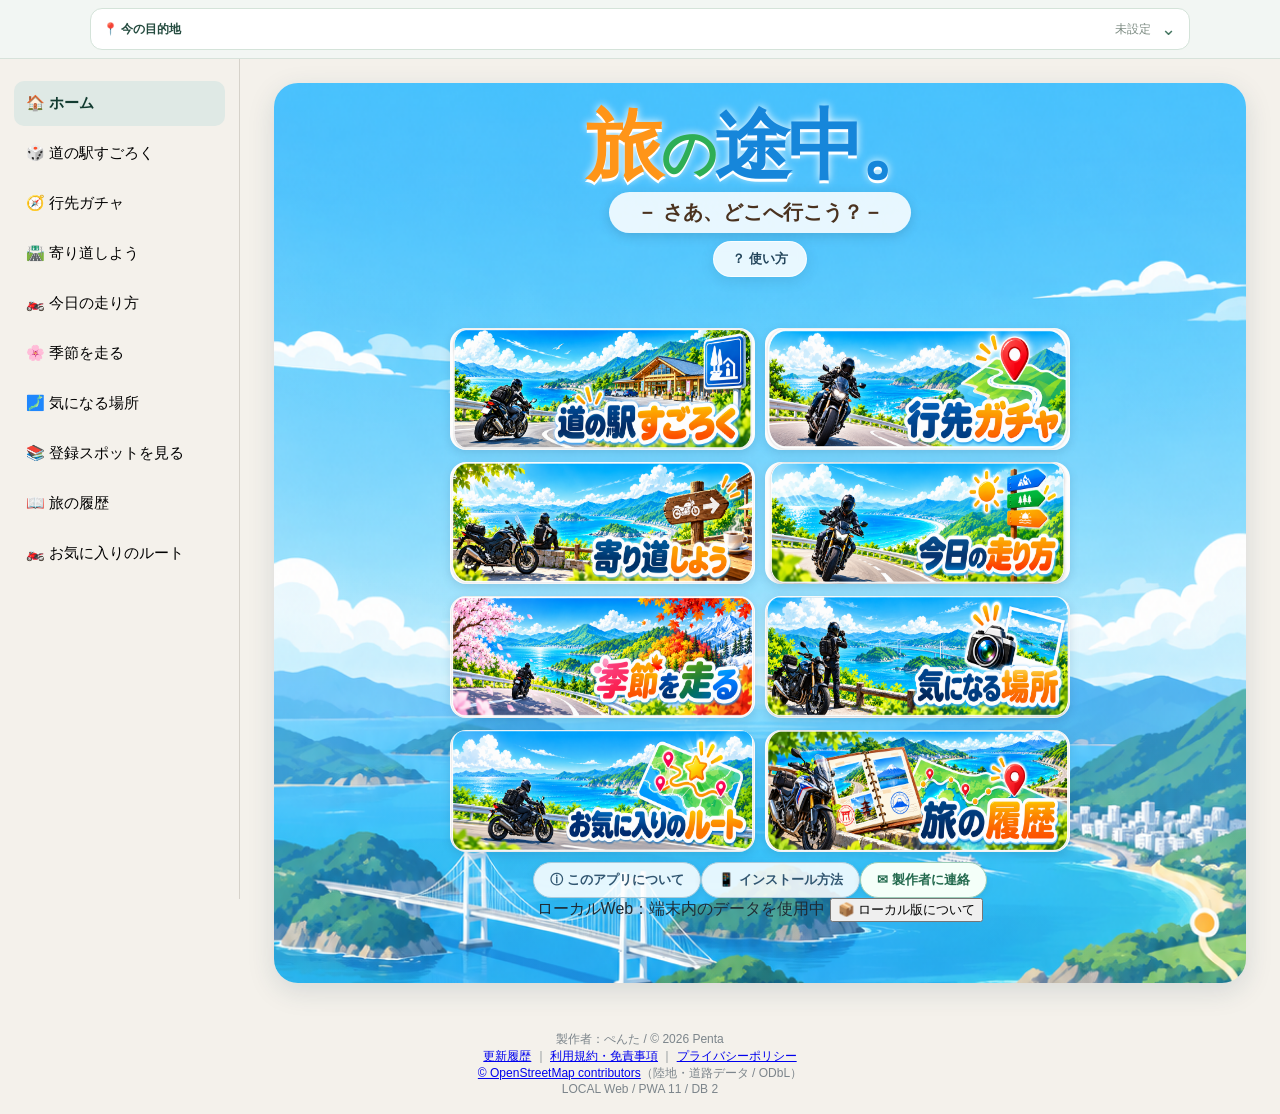
==== index.html @ 43577b6d "Ver11: simplify travel cards to portrait PNG only" ====
<!doctype html>
<html lang="ja" data-app-build="11">
<head>
<meta charset="utf-8">
<meta name="viewport" content="width=device-width,initial-scale=1,viewport-fit=cover,user-scalable=no">
<title>道の途中。｜ツーリングと寄り道</title>
<meta name="theme-color" content="#f7fbff">
<meta name="apple-mobile-web-app-capable" content="yes">
<meta name="apple-mobile-web-app-status-bar-style" content="default">
<meta name="apple-mobile-web-app-title" content="道の途中。">
<link rel="manifest" href="manifest.webmanifest?v=1">
<link rel="apple-touch-icon" href="icons/icon-192.png?v=1">
<link rel="stylesheet" href="style.css?v=11">
<script src="data/app_data.js"></script>
<script src="data/road_summaries_chugoku.js?v=1"></script>
<script src="data/road_summaries_shikoku.js?v=1"></script>
<script src="data/road_summaries_kyushu_okinawa.js?v=1"></script>
<script src="data/road_summaries_kinki.js?v=1"></script>
<script src="data/road_summaries_chubu.js?v=1"></script>
<script src="data/road_summaries_kanto.js?v=1"></script>
<script src="data/road_summaries_tohoku.js?v=1"></script>
<script src="data/road_summaries_hokkaido.js?v=1"></script>
<script src="data/road_summaries_final.js?v=1"></script>
<script src="data/spot_overrides.js?v=1"></script>
<script src="data/riders_cafes.js?v=1"></script>
<link rel="stylesheet" href="draw-reveal.css"></head>
<body class="pwa-starting">
<div id="pwaStartupGate" class="pwa-startup-gate" role="status" aria-live="polite">
  <div class="pwa-startup-card">
    <div class="pwa-startup-spinner" aria-hidden="true"></div>
    <b>道の途中。を起動中…</b>
    <span id="pwaStartupText">スポットデータを読み込み中</span>
  </div>
</div>
<header class="current-destination-header" aria-label="今の目的地">
 <details id="currentDestinationPanel" class="current-destination">
  <summary><span class="current-destination-heading"><b>📍 今の目的地</b><span id="currentDestinationMission"></span><span id="currentDestinationProgress"></span></span><strong id="currentDestinationName">未設定</strong><span id="currentDestinationAddress" class="current-destination-address" hidden></span></summary>
  <div id="currentDestinationDetails" class="current-destination-details"><p>すごろく・行先ガチャで決めた行先を表示します。</p></div>
 </details>
</header>
<div id="buildMismatch" hidden role="alert" style="padding:12px;background:#fff4dc;color:#60471f;text-align:center">
  <b>アプリの更新が必要です</b><div>画面と抽選処理のバージョンが一致していません。</div>
  <button type="button" class="soft" onclick="window.updateEverything ? window.updateEverything() : location.reload()">アプリを更新</button>
</div>
<div class="shell">
<nav class="side" id="sideNav">
  <button data-view="home" class="active">🏠 ホーム</button>
  <button data-view="sug">🎲 道の駅すごろく</button>
  <button data-view="dest">🧭 行先ガチャ</button>
  <button data-view="detour">🛣️ 寄り道しよう</button>
  <button data-view="ride">🏍️ 今日の走り方</button>
  <button data-view="season">🌸 季節を走る</button>
  <button data-view="interest">🗾 気になる場所</button>
  <button data-view="browse">📚 登録スポットを見る</button>
  <button data-view="trip">📖 旅の履歴</button>
  <button data-view="favorites">🏍️ お気に入りのルート</button>
</nav>
<main>
<section id="home" class="view active">
  <div class="home-stage">
    <div class="home-title" aria-label="旅の途中。"><span class="home-title-trip">旅</span><span class="home-title-no">の</span><span class="home-title-way">途中。</span></div>
    <div class="home-tagline">－ さあ、どこへ行こう？－</div>
    
    <button type="button" class="home-usage-button" onclick="openUsageGuide()">？ 使い方</button>
    <div class="home-spacer" aria-hidden="true"></div>
    <div class="home-image-grid">
      <button class="home-img-button home-sprite home-sprite-sug" type="button" onclick="showView('sug')" aria-label="道の駅すごろく"></button>
      <button class="home-img-button home-sprite home-sprite-dest" type="button" onclick="showView('dest')" aria-label="行き先ガチャ"></button>
      <button class="home-img-button home-sprite home-sprite-detour" type="button" onclick="showView('detour')" aria-label="寄り道しよう"></button>
      <button class="home-img-button home-sprite home-sprite-ride" type="button" onclick="showView('ride')" aria-label="今日の走り方"></button>
      <button class="home-img-button home-sprite home-sprite-season" type="button" onclick="showView('season')" aria-label="季節を走る"></button>
      <button class="home-img-button home-sprite home-sprite-interest" type="button" onclick="showView('interest')" aria-label="気になる場所"></button>
      <button class="home-img-button home-sprite home-sprite-saved" type="button" onclick="showView('favorites')" aria-label="お気に入りのルート"></button>
      <button class="home-img-button home-sprite home-sprite-history" type="button" onclick="showView('trip')" aria-label="旅の履歴"></button>
    </div>
    <div class="home-about-row"><button type="button" onclick="openAbout()">ⓘ このアプリについて</button><button type="button" id="installGuideButton" onclick="location.href='install.html'">📱 インストール方法</button><button type="button" class="contact-open-btn" onclick="openContact()">✉ 製作者に連絡</button></div>
    <div class="pwa-update-panel" id="pwaUpdatePanel">
      <span id="pwaDbStatus">ローカルデータを読み込み中…</span>
      <button type="button" id="pwaUpdateButton" onclick="updateEverything(true)">📦 ローカル版について</button>
    </div>
  </div>
</section>

<section id="sug" class="view"><div class="screen-card menu-sug">
  <div class="screen-title-card"><h2>🎲  道の駅すごろく</h2><button class="screen-close" onclick="showView('home')">×</button></div>
  <div class="screen-body"><div id="sugStart"></div>
    <div class="choice-section"><h3>🏍️ 排気量</h3><label><select id="sugVehicle"><option value="50">50cc</option><option value="125" selected>51～125cc</option><option value="126">126cc以上</option></select></label><div id="sugLandStatus" class="meta" aria-live="polite"></div></div><div class="choice-section"><h3>📏 指定走行距離（上限）</h3><select id="sugRadius" class="logic-control"><option selected>50</option><option>100</option><option>150</option><option>200</option><option>300</option><option>500</option></select><div class="choice-grid" data-target="sugRadius" data-values="50,100,150,200,300,500"></div><div class="free-number"><input id="sugRadiusFree" type="number" min="1" max="2000" placeholder="自由入力"><span>km</span></div></div>
    <div class="choice-section"><h3>🎯 道の駅数の上限（ゴール込み）</h3><select id="sugCount" class="logic-control"><option value="0" selected>ランダム</option><option>1</option><option>2</option><option>3</option><option>4</option><option>5</option><option>6</option></select><div class="choice-grid" data-target="sugCount" data-values="0,1,2,3,4,5,6" data-labels="ランダム,1,2,3,4,5,6"></div></div>
    <div class="choice-section"><h3>🎁 ミッション</h3><input type="checkbox" id="sugMission" checked class="logic-control"><div class="toggle-choice"><button data-mission="on" class="active">あり</button><button data-mission="off">なし</button></div></div>
    <button class="primary action-main" onclick="runSugoroku()">🎲 すごろく開始！</button>
    <div id="sugResult" class="result empty">条件を設定してください。</div>
  </div></div></section>

<section id="dest" class="view"><div class="screen-card menu-dest">
  <div class="screen-title-card"><h2>📍  行先ガチャ</h2><button class="screen-close" onclick="showView('home')">×</button></div>
  <div class="screen-body"><div id="destStart"></div><div class="choice-section"><h3>🏍️ 排気量</h3><label><select id="destVehicle"><option value="50">50cc</option><option value="125" selected>51～125cc</option><option value="126">126cc以上</option></select></label><div id="destLandStatus" class="meta" aria-live="polite"></div></div>
    <div class="choice-section"><h3>📏 目的地までの目安走行距離</h3><select id="destDist" class="logic-control"><option>10</option><option>20</option><option selected>30</option><option>50</option><option>80</option><option>100</option><option>150</option><option>200</option><option>300</option></select><div class="choice-grid" data-target="destDist" data-values="10,20,30,50,80,100,150,200,300"></div><div class="free-number"><input id="destDistFree" type="number" min="1" max="2000" placeholder="自由入力"><span>km</span></div></div>
    <div class="choice-section"><h3>↔ 距離の許容幅（±）</h3><select id="destTol" class="logic-control"><option>5</option><option selected>10</option><option>20</option><option>30</option></select><div class="choice-grid" data-target="destTol" data-values="5,10,20,30"></div><div class="free-number"><input id="destTolFree" type="number" min="1" max="500" placeholder="自由入力"><span>km</span></div></div>
    <div class="choice-section"><h3>✨ 雰囲気</h3><select id="destMood" class="logic-control"><option>なんでも</option><option>海</option><option>山</option><option>田舎</option><option>市街地</option><option>ランドマーク</option><option>ライダーズカフェ</option></select><div class="choice-grid" data-target="destMood" data-values="なんでも,海,山,田舎,市街地,ランドマーク,ライダーズカフェ" data-labels="✨ なんでも,🌊 海,⛰ 山,🌾 田舎,🏙 市街地,📍 ランドマーク,🏍️ ライダーズカフェ"></div></div>
    <button class="primary action-main" onclick="runDestination()">🎲 行先ガチャ！</button>
    <div id="destResult" class="result empty">条件を設定してください。</div>
  </div></div></section>

<section id="relay" class="view"><div class="screen-card menu-relay">
  <div class="screen-title-card"><h2>🔗  乗り継ぎガチャ</h2><button class="screen-close" onclick="showView('home')">×</button></div>
  <div class="screen-body"><div id="relayStart"></div>
    <div class="choice-section"><h3>📏 次の移動距離</h3><select id="relayDist" class="logic-control"><option>3</option><option>5</option><option selected>10</option><option>15</option><option>20</option><option>30</option><option>50</option></select><div class="choice-grid" data-target="relayDist" data-values="3,5,10,15,20,30,50"></div><div class="free-number"><input id="relayDistFree" type="number" min="1" max="500" placeholder="自由入力"><span>km</span></div></div>
    <div class="choice-section"><h3>🧭 進む方向</h3><select id="relayDir" class="logic-control"><option selected>北</option><option>東</option><option>南</option><option>西</option></select><div class="direction-grid" data-target="relayDir"><button data-value="北">↑ 北</button><button data-value="東">→ 東</button><button data-value="南">↓ 南</button><button data-value="西">← 西</button></div></div>
    <button class="primary action-main" onclick="runRelay()">🎲 次のマスを決める！</button><div id="relayResult" class="result empty">スタート地点を設定してください。</div><div id="relayHistory"></div>
  </div></div></section>

<section id="detour" class="view"><div class="screen-card menu-detour">
  <div class="screen-title-card"><h2>🛣️  寄り道しよう</h2><button class="screen-close" onclick="showView('home')">×</button></div>
  <div class="screen-body">
    <p class="lead"><b>目的地はそのまま。ちょっと道草。</b><br>道中で寄れそうな候補をまとめて表示し、必要なだけ自分で追加できます。</p>
    <div id="detourStart"></div>

    <div class="panel detour-destination-panel">
      <h3>🏁 目的地設定</h3>
      <div id="detourDestinationStatus" class="origin-status">現在：未設定</div>
      <div class="start-simple detour-destination-actions">
        <div class="map-pick-row">
          <button class="soft start-map" type="button" onclick="chooseDetourManual();openDetourDestinationMap()">🗺 Googleマップで目的地を選ぶ</button>
          <button class="info-btn" type="button" onclick="showDetourDestinationHelp()" title="使い方">ⓘ</button>
        </div>
        <input id="detourDestinationLinkInput" class="map-link-input" type="url" inputmode="url" autocomplete="off" placeholder="PC：Google Mapsの共有URLを貼り付け">
        <button class="soft reflect-btn start-reflect" type="button" onclick="reflectDetourDestination()">🔗 URLから目的地に反映</button>
        <button class="soft" type="button" onclick="openDetourFavoritePicker()">⭐ お気に入りのルートから選ぶ</button></div>
      <div class="note">寄り道しようは目的地を決めません。自分で決めた目的地、または保存したお気に入りルートの“途中”に好きなだけ道草を追加します。寄り道は選択・追加した順番をそのまま使い、最終的な順序調整はGoogle Maps側でも行えます。</div>
    </div>

    <div class="choice-section">
      <h3>✨ どんな道草にする？</h3>
      <select id="detourGenre" class="logic-control">
        <option value="random" selected>🎲 おまかせ</option>
        <option value="view">🌄 景色を見る</option>
        <option value="sweets">🍡 甘いもの</option>
        <option value="cafe">☕ カフェ</option>
        <option value="food">🍜 ごはん</option>
        <option value="onsen">♨️ 温泉</option>
        <option value="road">🛣️ 道の駅</option>
        <option value="shrine">⛩️ 神社・寺</option>
        <option value="park">🌳 公園</option>
        <option value="unusual">👀 ちょっと変なもの</option>
        <option value="season">🌸 季節を感じる</option>
        <option value="riders_cafe">🏍️ ライダーズカフェ</option>
      </select>
      <div class="choice-grid detour-genre-grid" data-target="detourGenre" data-values="random,view,sweets,cafe,food,onsen,road,shrine,park,unusual,season,riders_cafe" data-labels="🎲 おまかせ,🌄 景色,🍡 甘味,☕ カフェ,🍜 ごはん,♨️ 温泉,🛣 道の駅,⛩ 神社寺,🌳 公園,👀 珍スポット,🌸 季節,🏍️ ライダーズカフェ"></div>
    </div>

    <div class="choice-section">
      <h3>📍 どこを基準に探す？</h3>
      <select id="detourAnchor" class="logic-control">
        <option value="all" selected>全地点（スタート・経由地・ゴール）</option>
        <option value="start">スタート地点</option>
        <option value="destination">ゴール地点</option>
      </select>
      <div id="detourAnchorChoices" class="choice-grid detour-anchor-grid" aria-label="検索基準を選択"></div>
    </div>

    <div class="choice-section">
      <h3>📏 そこから何km以内？</h3>
      <select id="detourRadius" class="logic-control">
        <option>3</option><option selected>5</option><option>10</option><option>20</option><option>30</option>
      </select>
      <div class="choice-grid" data-target="detourRadius" data-values="3,5,10,20,30"></div>
      <div class="free-number"><input id="detourRadiusFree" type="number" min="1" max="200" placeholder="自由入力"><span>km</span></div>
    </div>

    <button class="primary action-main" type="button" onclick="runDetourGacha()">🔎 寄り道候補を見る</button>
    <div id="detourResult" class="result empty">出発地と最終目的地を設定してください。</div>
  </div>
</div></section>

<section id="ride" class="view"><div class="screen-card menu-ride">
  <div class="screen-title-card"><h2>🌤️  今日の走り方</h2><button class="screen-close" onclick="showView('home')">×</button></div>
  <div class="screen-body">
    <p class="lead"><b>今日は、どんな感じで走る？</b><br>距離と気分だけ決めたら、あとは「道の途中。」におまかせ。</p>
    <div id="rideStart"><div class="panel start-panel"><h3>📍 スタート地点</h3><div class="origin-status" id="rideOrigin">現在：未設定</div><div class="start-simple"><button class="soft start-current" onclick="useCurrent('ride')">◎ 現在地を使う</button><button class="soft start-station" onclick="stationPicker('ride')">🚉 駅を選ぶ</button><div class="map-pick-row"><button class="soft start-map" onclick="openStartMap('ride')">🗺 Googleマップでスタート地点を選ぶ</button><button class="info-btn" onclick="showMapStartHelp()" title="使い方">ⓘ</button></div><button class="soft reflect-btn start-reflect" onclick="reflectMapLink('ride')">🔗 コピーしたリンクを反映</button></div></div></div>

    <div class="choice-section"><h3>🏍️ 排気量</h3><label><select id="rideVehicle"><option value="50">50cc</option><option value="125" selected>51～125cc</option><option value="126">126cc以上</option></select></label><div id="rideLandStatus" class="meta" aria-live="polite"></div></div>
    <div class="choice-section">
      <h3>🏍️ 今日はどのくらい走る？</h3>
      <select id="rideDistance" class="logic-control">
        <option value="10">🛵 ちょい乗り（10km前後）</option>
        <option value="20">🌿 ひとっ走り（20km前後）</option>
        <option value="40" selected>🏍️ ぶらっと行こう（40km前後）</option>
        <option value="70">🌤️ いい感じに走る（70km前後）</option>
        <option value="100">🔥 今日は走るぞ（100km前後）</option>
        <option value="300">🚀 遠くまで行こう（300km前後）</option>
      </select>
      <div class="choice-grid ride-distance-grid" data-target="rideDistance" data-values="10,20,40,70,100,300" data-labels="🛵 ちょい乗り,🌿 ひとっ走り,🏍️ ぶらっと行こう,🌤️ いい感じに走る,🔥 今日は走るぞ,🚀 遠くまで行こう"></div>
      <div class="ride-distance-note" id="rideDistanceNote">目安：スタート地点から32〜48km</div>
    </div>

    <div class="choice-section">
      <h3>✨ 今日はどんな所へ行きたい？</h3>
      <select id="rideMood" class="logic-control">
        <option value="random" selected>🎲 おまかせ</option>
        <option value="road">🏠 道の駅へ</option>
        <option value="classic">⭐ いいとこ行きたい</option>
        <option value="detour">🌿 ちょっと寄りたい</option>
        <option value="scenery">🌊 景色が見たい</option>
        <option value="food">☕ なんか食べたい</option>
        <option value="heal">♨️ 癒されたい</option>
        <option value="riders_cafe">🏍️ ライダーズカフェ</option>
      </select>
      <div class="choice-grid ride-mood-grid" data-target="rideMood" data-values="random,road,classic,detour,scenery,food,heal,riders_cafe" data-labels="🎲 おまかせ,🏠 道の駅へ,⭐ いいとこ行きたい,🌿 ちょっと寄りたい,🌊 景色が見たい,☕ なんか食べたい,♨️ 癒されたい,🏍️ ライダーズカフェ"></div>
    </div>

    <div class="choice-section">
      <h3>🧭 どっち方面へ走る？</h3>
      <select id="rideDirection" class="logic-control">
        <option value="random" selected>🎲 おまかせ</option>
        <option value="north">⬆️ 北</option>
        <option value="east">➡️ 東</option>
        <option value="south">⬇️ 南</option>
        <option value="west">⬅️ 西</option>
      </select>
      <div class="choice-grid ride-direction-grid" data-target="rideDirection" data-values="random,north,east,south,west" data-labels="🎲 おまかせ,⬆️ 北,➡️ 東,⬇️ 南,⬅️ 西"></div>
      <div class="ride-direction-note">方角はだいたい±30°。おまかせは毎回ランダムな方向を選びます。</div>
    </div>

    
    <button class="primary action-main" type="button" onclick="runRideStyle()">✨ この感じで探す！</button>
    <div id="rideResult" class="result empty">スタート地点と今日の気分を選んでください。</div>
  </div>
</div></section>

<section id="season" class="view"><div class="screen-card menu-season">
  <div class="screen-title-card"><h2>🌸  季節を走る</h2><button class="screen-close" onclick="showView('home')">×</button></div>
  <div class="screen-body"><div id="seasonStart"></div><div class="choice-section"><h3>🏍️ 排気量</h3><label><select id="seasonVehicle"><option value="50">50cc</option><option value="125" selected>51～125cc</option><option value="126">126cc以上</option></select></label><div id="seasonLandStatus" class="meta" aria-live="polite"></div></div>
    <div class="choice-section"><h3>🌼 どの季節の景色を探す？</h3><select id="seasonSelect" class="logic-control"><option value="auto">今の季節（自動）</option><option>春</option><option>夏</option><option>秋</option><option>冬</option></select><div class="choice-grid season-grid" data-target="seasonSelect" data-values="auto,春,夏,秋,冬" data-labels="今の季節（自動）,🌸 春,☀ 夏,🍁 秋,❄ 冬"></div></div>
    <div class="choice-section"><h3>📏 指定走行距離（上限）</h3><select id="seasonRadius" class="logic-control"><option>50</option><option selected>100</option><option>150</option><option>200</option><option>300</option><option>500</option></select><div class="choice-grid" data-target="seasonRadius" data-values="50,100,150,200,300,500"></div><div class="free-number"><input id="seasonRadiusFree" type="number" min="1" max="2000" placeholder="自由入力"><span>km</span></div></div>
    <button class="primary action-main" onclick="runSeason()">✨ この条件で季節の候補を見る</button><div id="seasonResult" class="spot-grid"></div>
  </div></div></section>

<section id="nearby" class="view"><div class="screen-card menu-nearby">
  <div class="screen-title-card"><h2>🧭  ここからどこ行く？</h2><button class="screen-close" onclick="showView('home')">×</button></div>
  <div class="screen-body"><div id="nearbyStart"></div>
    <div class="choice-section"><h3>📏 どのくらい先まで行く？</h3><select id="nearbyDist" class="logic-control"><option>20</option><option>30</option><option selected>50</option><option>80</option><option>100</option><option>150</option><option>200</option><option>300</option></select><div class="choice-grid" data-target="nearbyDist" data-values="20,30,50,80,100,150,200,300"></div><div class="free-number"><input id="nearbyDistFree" type="number" min="1" max="2000" placeholder="自由入力"><span>km</span></div></div>
    <div class="choice-section"><h3>🎯 何を探す？</h3><select id="nearbyType" class="logic-control"><option value="all">すべて（道の駅＋定番＋寄り道）</option><option value="road">道の駅</option><option value="A">定番スポット</option><option value="B">寄り道スポット</option><option value="cafe">ライダーズカフェ</option></select><div class="choice-grid" data-target="nearbyType" data-values="all,road,A,B,cafe" data-labels="✨ すべて,🎲 道の駅,⭐ 定番,🌿 寄り道,🏍️ ライダーズカフェ"></div></div>
    <div class="note">距離の許容幅は ±10km。距離は抽出用の目安です。</div><button class="primary action-main" onclick="runNearby()">🧭 この条件で探す</button><div id="nearbyResult" class="spot-grid"></div>
  </div></div></section>

<section id="interest" class="view"><div class="screen-card menu-interest">
  <div class="screen-title-card"><h2>🗾  気になる場所</h2><button class="screen-close" onclick="showView('home')">×</button></div>
  <div class="screen-body"><p class="lead">県やカテゴリから、ふらっと行ってみたい場所を眺めます。</p><div class="panel form-grid">
    <label>都道府県<select id="interestPref"></select></label><label>スポット区分<select id="interestType"><option value="all">なんでも</option><option value="road">道の駅</option><option value="A">定番スポット</option><option value="B">寄り道スポット</option><option value="cafe">ライダーズカフェ</option></select></label><label>カテゴリ<select id="interestFeature"></select></label><button class="primary full" onclick="runInterest()">候補を見る</button>
  </div><div id="interestResult" class="spot-grid"></div></div></div></section>

<section id="trip" class="view"><div class="screen-card menu-trip">
  <div class="screen-title-card"><h2>📖  旅の履歴</h2><button class="screen-close" onclick="showView('home')">×</button></div>
  <div class="screen-body">
    <p class="lead">いまいる場所や、訪れた登録地点に記録とメモを残します。履歴・メモはこの端末内に保存されます。</p>
    <div class="panel trip-current-panel">
      <h3>📍 いまいる場所を記録</h3>
      <p class="meta">現在地から300m以内の登録地点があれば候補を表示します。記録する前に地点名を確認できます。</p>
      <button type="button" class="primary trip-location-btn" onclick="checkTripCurrentLocation()">◎ 現在地を取得して記録</button>
      <div id="tripCurrentStatus" class="trip-current-status">現在地はまだ取得していません。</div>
      <div id="tripCurrentResult"></div>
    </div>
    <div class="trip-history-heading"><h3>これまでの記録</h3><span id="tripHistoryCount">0地点</span></div>
    <div id="tripHistoryList"></div>
  </div>
</div></section>

<section id="favorites" class="view"><div class="screen-card menu-favorites">
  <div class="screen-title-card"><h2>🏍️  お気に入りのルート</h2><button class="screen-close" onclick="showView('home')">×</button></div><div class="screen-body"><div class="toolbar"><span>最大20件まで保存</span><button class="danger" onclick="deleteSelectedFavorites()">選択したコースを削除</button></div><div id="favoriteList"></div></div></div></section>

<section id="browse" class="view"><div class="viewhead"><button class="back" onclick="showView('home')">← メニューへ</button><h2>📚 登録スポットを見る</h2></div>
  <div class="panel form-grid">
    <label>都道府県<select id="browsePref"></select></label>
    <label>区分<select id="browseType"><option value="all">すべて</option><option value="road">道の駅</option><option value="A">定番スポット</option><option value="B">寄り道スポット</option></select></label>
    <label>カテゴリ<select id="browseFeature"></select></label>
    <label class="full">名称で絞り込み<input id="browseQuery" placeholder="スポット名"></label>
    <button class="primary full" onclick="runBrowse()">表示</button>
  </div><div id="browseResult" class="spot-grid"></div>
</section>
</main>
</div>
<div id="modal" class="modal hidden"><div class="modal-card"><button class="modal-close" onclick="closeModal()">×</button><div id="modalBody"></div></div></div>
<footer>製作者：ぺんた / © 2026 Penta<br><a href="history.html">更新履歴</a> ｜ <a href="terms.html">利用規約・免責事項</a> ｜ <a href="privacy.html">プライバシーポリシー</a><br><a href="https://www.openstreetmap.org/copyright" target="_blank" rel="noopener">© OpenStreetMap contributors</a>（陸地・道路データ / ODbL）<br><span id="footerVersion">PWA 11 / DB 2</span></footer>
<script>
(function(){
  const isStandalone = window.matchMedia('(display-mode: standalone)').matches || window.navigator.standalone === true;
  if(isStandalone){
    const b=document.getElementById('installGuideButton');
    if(b)b.style.display='none';
  }
})();
</script>
<script src="assets/home/home_sprite_0.js?v=1"></script>
<script src="assets/home/home_sprite_1.js?v=1"></script>
<script src="assets/home/home_sprite_2.js?v=1"></script>
<script src="assets/home/home_sprite_3.js?v=1"></script>
<script src="gpx-export.js?v=1"></script>
<script src="land-lookup.js"></script><script src="land-distance.js"></script><script src="budget-sugoroku.js"></script><script src="sugoroku-land-ui.js"></script><script src="distance-gacha.js"></script><script src="sugoroku-route.js?v=1"></script>
<script src="draw-reveal.js?v=5"></script><script src="trip-card.js?v=11"></script><script src="app.js?v=11"></script>
<script src="detour-enhancements.js?v=1"></script>
<script src="pwa.js?v=11"></script>
<script>
(function(){
 const expected=document.documentElement.dataset.appBuild;
 function check(){
  const mismatch=window.MICHI_APP_BUILD!==expected||window.MICHI_PWA_BUILD!==expected||window.TripCard?.build!==expected;
  const banner=document.getElementById("buildMismatch");
  banner.hidden=!mismatch;
  if(mismatch){
   document.querySelectorAll("#sug .action-main,#dest .action-main,#ride .action-main,#season .action-main").forEach(b=>{b.disabled=true;});
   document.getElementById("footerVersion").textContent="更新不一致（画面 "+expected+" / 処理 "+(window.MICHI_APP_BUILD||"旧版") +"）";
  }
 }
 check();
 document.addEventListener("DOMContentLoaded",check,{once:true});
})();
</script>
</body>
</html>
---- style.css ----
:root{--bg:#edf6fb;--navy:#15324c;--text:#1f2b34;--muted:#6f7b84;--blue:#2276e8;--coral:#f28863;--mint:#bfe9d3;--green:#1ba447;--orange:#ff7911;--road:#2377e9;--card:#fff;--line:#dce7ee}
*{box-sizing:border-box}
html,body{width:100%;max-width:100%;overflow-x:hidden}
body{margin:0;background:#f4f1eb;color:var(--text);font-family:"Yu Gothic UI","Meiryo",sans-serif}.topbar{background:#1f332d;color:#fff;padding:20px 28px;display:flex;align-items:center;justify-content:space-between;gap:20px}.brand{min-width:0}.brand h1{margin:0;font-size:28px;line-height:1.25;white-space:normal;overflow-wrap:anywhere}.brand h1 span{font-size:13px;background:#efb34f;color:#1f332d;border-radius:18px;padding:4px 9px}.brand p{margin:5px 0 0;color:#dce7e3;line-height:1.5;white-space:normal;overflow-wrap:anywhere}.shell{display:grid;grid-template-columns:240px minmax(0,1fr);width:min(100%,1440px);max-width:1440px;margin:auto;min-height:calc(100vh - 124px)}.side{padding:22px 14px;border-right:1px solid #d6d2ca;position:sticky;top:0;height:calc(100vh - 105px);overflow:auto}.side button{display:block;width:100%;border:0;background:transparent;text-align:left;padding:13px 12px;border-radius:10px;margin-bottom:5px;font-size:15px;cursor:pointer}.side button.active,.side button:hover{background:#dfe9e5;color:#123b30;font-weight:700}main{padding:30px 34px;min-width:0}.view{display:none}.view.active{display:block}.hero{display:block;width:min(100%,1000px);height:auto;object-fit:contain;border-radius:18px;border:5px solid #fff;box-shadow:0 2px 12px #0001}.view h2{color:var(--navy);font-size:28px;margin:16px 0 8px}.lead{color:var(--muted);margin-top:4px}.menu-grid{display:grid;grid-template-columns:repeat(2,minmax(280px,1fr));gap:14px;max-width:1000px;margin-top:24px}.mode{border:0;border-radius:16px;padding:20px;text-align:left;cursor:pointer;box-shadow:0 3px 12px #0001}.mode b{display:block;font-size:21px;line-height:1.35;margin-bottom:8px;white-space:normal;overflow-wrap:anywhere}.mode small{display:block;line-height:1.6;font-size:13px;white-space:normal;overflow-wrap:anywhere}.coral{background:#f28a69;color:#fff}.blue{background:#2676d8;color:#fff}.mint{background:#cfeedd;color:#173c31}.secondary-grid{display:grid;grid-template-columns:repeat(2,minmax(280px,1fr));gap:14px;max-width:1000px;margin-top:18px}.secondary-grid button,.about-card{background:#243c58;color:#fff;border:0;border-radius:14px;padding:17px;text-align:left}.secondary-grid b,.secondary-grid small{display:block;white-space:normal;overflow-wrap:anywhere}.secondary-grid small{margin-top:5px;color:#dae4ef}.about-card{margin-top:18px;max-width:1000px;display:flex;justify-content:space-between;align-items:center;background:#fff;color:var(--muted);box-shadow:0 2px 10px #0001}.about-card button{border:1px solid #cbd9e2;background:#fff;border-radius:10px;padding:10px 14px;cursor:pointer}.viewhead{display:flex;align-items:center;gap:14px}.viewhead h2{margin:0 0 14px}.back{border:1px solid #c8d6df;background:#fff;border-radius:10px;padding:10px 14px;cursor:pointer}.panel{background:#fff;border-radius:16px;padding:18px;box-shadow:0 2px 10px #0001;margin-bottom:16px}.form-grid{display:grid;grid-template-columns:repeat(3,minmax(180px,1fr));gap:14px;align-items:end}label{font-size:13px;font-weight:700}input,select{width:100%;margin-top:5px;padding:10px;border:1px solid #c7d1d8;border-radius:8px;background:#fff;font:inherit}.full{grid-column:1/-1}.note{font-size:12px;color:var(--muted);line-height:1.6}.checkline{display:flex;align-items:center;gap:8px}.checkline input{width:auto;margin:0}.primary,.mapbtn,.soft,.danger{border:0;border-radius:9px;padding:11px 15px;font-weight:700;cursor:pointer}.primary{background:#326651;color:#fff}.mapbtn{background:#386ec8;color:#fff}.soft{background:#eef4f7;color:#24445a}.danger{background:#fff1f0;color:#a84036;border:1px solid #e9b7b0}.result{background:#fff;border-radius:16px;padding:20px;box-shadow:0 2px 10px #0001;min-height:90px}.empty{color:var(--muted)}.start-panel h3{margin-top:0}.start-actions{display:grid;grid-template-columns:repeat(3,1fr);gap:8px}.coord-row{display:grid;grid-template-columns:1fr 1fr auto;gap:8px;margin-top:10px}.origin-status{font-size:13px;color:var(--muted);margin-top:10px}.spot-grid{display:grid;grid-template-columns:repeat(2,minmax(300px,1fr));gap:12px}.spot-card,.fav-card{background:#fff;border-radius:15px;padding:15px;box-shadow:0 2px 9px #0001}.spot-main{display:flex;gap:12px;align-items:flex-start}.spot-info{flex:1;min-width:0}.spot-info h3{margin:0 0 5px;font-size:18px}.meta{color:var(--muted);font-size:12px;line-height:1.6}.icon-badge{width:48px;height:48px;border-radius:50%;display:grid;place-items:center;flex:0 0 48px;box-shadow:inset 0 0 0 2px #ffffff88}.icon-badge img{width:32px;height:32px;object-fit:contain}.group-road{background:var(--road)}.group-A{background:var(--orange)}.group-B{background:var(--green)}.actions{display:flex;flex-wrap:wrap;gap:8px;margin-top:12px}.spot-select{margin-top:4px;width:18px;height:18px}.toolbar{display:flex;justify-content:space-between;align-items:center;margin:0 0 14px;color:var(--muted)}.fav-card{margin-bottom:12px}.fav-top{display:flex;justify-content:space-between;gap:12px}.pill{display:inline-block;border-radius:999px;padding:5px 9px;background:#eaf3fb;color:#245f94;font-size:12px;font-weight:700}.route-summary{margin:8px 0;font-size:13px;color:#405260}.modal{position:fixed;inset:0;background:#10202b99;display:grid;place-items:center;padding:20px;z-index:50}.modal.hidden{display:none}.modal-card{position:relative;background:#eef7fc;border-radius:20px;padding:22px;max-width:720px;width:min(94vw,720px);max-height:88vh;overflow:auto;box-shadow:0 20px 60px #0005}.modal-close{position:absolute;right:12px;top:10px;border:0;background:transparent;font-size:26px;cursor:pointer}.station-list{display:grid;gap:8px;margin-top:12px}.station-btn{display:flex;justify-content:space-between;align-items:center;border:0;background:#fff;border-radius:12px;padding:13px 15px;text-align:left;cursor:pointer}.station-btn small{display:block;color:var(--muted);margin-top:3px}footer{text-align:center;color:#7c858b;padding:18px;font-size:12px}.mission{background:#fff7df;border:1px solid #f0cf8a;border-radius:12px;padding:12px;margin:12px 0}.goal{background:#213f65;color:#fff;border-radius:14px;padding:15px;margin-bottom:12px}.goal b{font-size:20px}.route-line{padding:10px 0;border-bottom:1px solid #e8eef2}.route-line:last-child{border-bottom:0}
@media(max-width:980px){.shell{grid-template-columns:1fr}.side{position:static;height:auto;border-right:0;display:flex;overflow:auto;padding:8px}.side button{min-width:170px}.menu-grid,.secondary-grid,.spot-grid{grid-template-columns:1fr}.form-grid{grid-template-columns:1fr 1fr}main{padding:22px}.start-actions{grid-template-columns:1fr}.coord-row{grid-template-columns:1fr 1fr}.coord-row button{grid-column:1/-1}}
@media(max-width:620px){.topbar{align-items:flex-start;flex-direction:column;padding:16px}.form-grid,.coord-row{grid-template-columns:1fr}.menu-grid{grid-template-columns:1fr}.hero{width:100%;height:auto}.about-card{flex-direction:column;gap:10px;align-items:flex-start}}
.start-simple{display:grid;gap:8px;margin-top:10px;max-width:720px}.map-pick-row{display:grid;grid-template-columns:minmax(0,1fr) 48px;gap:8px}.info-btn{border:1px solid #c8d6df;border-radius:9px;background:#fff;color:#24445a;font-size:18px;font-weight:700;cursor:pointer}.reflect-btn{width:100%}.start-simple .soft{width:100%}

.version-tag{font-size:12px;font-weight:600;color:#dce7e3;margin-left:8px;vertical-align:middle;white-space:nowrap}

/* Ver2.8.4 PC compact home UI */
#home{max-width:1120px;margin:0 auto;}
.home-stage{min-height:900px;padding:22px 28px 34px;border-radius:24px;background-image:linear-gradient(to bottom,rgba(255,255,255,.04),rgba(255,255,255,.02)),url("assets/home/home_background.png");background-size:cover;background-position:center top;background-repeat:no-repeat;box-shadow:0 8px 28px #173a4f22;display:flex;flex-direction:column;align-items:center;overflow:hidden;}
.home-title{display:flex;align-items:baseline;justify-content:center;margin-top:2px;font-weight:900;line-height:1;text-shadow:0 3px 0 #fff,0 0 8px #fff;font-size:clamp(44px,6vw,82px);letter-spacing:-.05em;}
.home-title-trip{color:#ff9518}.home-title-no{color:#2eae55;font-size:.72em;margin:0 .02em}.home-title-way{color:#1686da}.home-pin{color:#ff5a45;font-size:.32em;margin-left:.16em;text-shadow:0 2px 0 #fff;}
.home-tagline{margin-top:8px;padding:7px 28px;border-radius:999px;background:#ffffffdd;color:#4a321f;font-size:clamp(15px,1.6vw,20px);font-weight:800;box-shadow:0 3px 12px #0002;}
.home-version{margin-top:8px;color:#6f604f;font-size:12px;font-weight:800;background:#ffffffaa;border-radius:999px;padding:3px 10px;}
.home-spacer{height:clamp(34px,4vw,54px);}
.home-image-grid{width:min(100%,520px);display:grid;grid-template-columns:repeat(2,minmax(0,1fr));gap:8px 10px;margin:0 auto;align-items:start;}
.home-img-button{min-width:0;border:0;padding:0;background:transparent;cursor:pointer;border-radius:14px;line-height:0;transition:transform .12s ease,filter .12s ease;}
.home-img-button img{display:block;width:100%;height:auto;object-fit:contain;filter:drop-shadow(0 3px 4px #13374f2e);}
.home-img-button-wide{grid-column:1/-1;width:100%;}
.home-img-button-wide img{width:100%;}
.home-about-row{margin-top:10px;display:flex;justify-content:center;}
.home-about-row button{border:1px solid #a8cbdc;background:#ffffffdd;color:#315671;border-radius:999px;padding:8px 16px;font-weight:700;cursor:pointer;box-shadow:0 2px 8px #0001;}
@media (hover:hover) and (pointer:fine){.home-img-button:hover{transform:translateY(-2px) scale(1.018);filter:brightness(1.035)}.home-img-button:active{transform:translateY(1px) scale(.992)}}
.home-img-button:focus-visible,.home-about-row button:focus-visible{outline:4px solid #196fd0;outline-offset:3px;}
@media(max-width:760px){#home{max-width:none}.home-stage{min-height:760px;padding:18px 12px 28px;border-radius:16px}.home-spacer{height:26px}.home-image-grid{width:min(100%,500px);gap:7px 8px}.home-img-button{border-radius:12px}.home-tagline{padding:6px 18px}.home-title{font-size:clamp(38px,11vw,58px)}}
@media(max-width:470px){.home-image-grid{grid-template-columns:1fr;width:min(100%,300px)}.home-img-button-wide{grid-column:auto}.home-stage{background-position:center top}.home-spacer{height:20px}}

/* Ver2.8.17 Android UI / control parity */
main{padding-top:24px}
.screen-card{width:min(100%,760px);margin:0 auto 28px;background:#fff;border:1px solid var(--line);border-radius:24px;box-shadow:0 8px 26px #173a4f1a;overflow:hidden}
.screen-title-card{height:58px;margin:12px 12px 8px;border-radius:18px;display:flex;align-items:center;padding:0 4px 0 12px;border:1px solid #dbe6ec}
.screen-title-card h2{margin:0;flex:1;font-size:22px;color:var(--navy)}
.screen-close{width:48px;height:48px;border:0;background:transparent;border-radius:50%;font-size:25px;font-weight:700;cursor:pointer;color:#526a79}
.screen-body{padding:4px 16px 20px}
.menu-sug .screen-title-card{background:#e8f6ec;border-color:#bfdcc7}.menu-dest .screen-title-card{background:#fdebec;border-color:#f1c7cb}.menu-relay .screen-title-card{background:#e9f4ff;border-color:#c7e0f7}.menu-season .screen-title-card{background:#fff7dc;border-color:#f1da97}.menu-nearby .screen-title-card{background:#f3ecff;border-color:#dccaf7}.menu-interest .screen-title-card{background:#e8f9f2;border-color:#bee7d6}.menu-favorites .screen-title-card{background:#edf6ff;border-color:#c9ddf2}
.screen-body .start-panel{box-shadow:none;border:0;padding:0 0 12px;margin-bottom:4px}.screen-body .start-panel h3,.choice-section h3{font-size:16px;margin:8px 0 8px;color:var(--text)}
.choice-section{margin:10px 0 16px}.logic-control{position:absolute!important;width:1px!important;height:1px!important;opacity:0!important;pointer-events:none!important;overflow:hidden!important}
.choice-grid{display:grid;grid-template-columns:repeat(2,minmax(0,1fr));gap:8px}.choice-grid button,.direction-grid button,.toggle-choice button{min-height:48px;border:1px solid #cfdde6;background:#fff;border-radius:12px;padding:8px 10px;font:inherit;font-weight:700;color:#344b5b;cursor:pointer}.choice-grid button.active,.direction-grid button.active,.toggle-choice button.active{background:#e8f2ff;border-color:#377bd8;color:#1f5fae;box-shadow:inset 0 0 0 1px #377bd8}.season-grid button:first-child{grid-column:1/-1}
.direction-grid{display:grid;grid-template-columns:repeat(2,minmax(0,1fr));gap:8px}.toggle-choice{display:grid;grid-template-columns:1fr 1fr;gap:8px}.free-number{display:grid;grid-template-columns:minmax(0,1fr) 44px;align-items:center;gap:8px;margin-top:9px}.free-number input{margin:0;height:46px}.free-number span{text-align:left;font-weight:700;color:#536978}.action-main{width:100%;min-height:58px;margin:8px 0 14px;font-size:17px;border-radius:12px}.route-buttons{display:grid;grid-template-columns:1fr 1fr;gap:8px;width:100%}.route-buttons .map-check,.route-buttons .gourmet-search{grid-column:1/-1}.route-buttons .bike125{background:#4d8f70}.route-buttons .bike250{background:#4a6eb2}.mapbtn{text-decoration:none;text-align:center;display:inline-flex;align-items:center;justify-content:center}.actions>.route-buttons{flex:1 1 100%}.spot-grid{grid-template-columns:1fr}.spot-card{border:1px solid #e2ebf0}.screen-body>.result{box-shadow:none;border:1px solid #e2ebf0}.screen-body .panel{box-shadow:none;border:1px solid #e2ebf0}
@media(min-width:1120px){.screen-card{width:min(100%,800px)}}
@media(max-width:760px){.screen-card{border-radius:18px}.screen-body{padding:4px 12px 16px}.screen-title-card{margin:10px}.route-buttons{grid-template-columns:1fr}.route-buttons .map-check,.route-buttons .gourmet-search{grid-column:auto}.choice-grid,.direction-grid{grid-template-columns:1fr 1fr}}

/* Ver2.8.18 PC visual polish */
#sug,#dest,#relay,#season,#nearby,#interest,#favorites{padding:6px 0 40px}
.screen-card{
  --accent:#377bd8;--accent-soft:#eaf3ff;--accent-border:#c9dff8;
  width:min(100%,920px);border:1px solid #dbe7ee;border-radius:30px;
  background:rgba(255,255,255,.97);box-shadow:0 18px 48px #173a4f20,0 2px 8px #173a4f14;
  overflow:hidden;position:relative
}
.screen-card:before{content:"";position:absolute;inset:0 0 auto;height:110px;background:linear-gradient(180deg,var(--accent-soft),rgba(255,255,255,0));opacity:.62;pointer-events:none}
.menu-sug{--accent:#2d9b69;--accent-soft:#e9f8f0;--accent-border:#bae2cf}
.menu-dest{--accent:#dc6e83;--accent-soft:#fff0f3;--accent-border:#f1c7d0}
.menu-relay{--accent:#438ed2;--accent-soft:#eaf5ff;--accent-border:#c4ddf2}
.menu-season{--accent:#d69d20;--accent-soft:#fff7dd;--accent-border:#efd99a}
.menu-nearby{--accent:#8b69bd;--accent-soft:#f4efff;--accent-border:#dacbf1}
.menu-interest{--accent:#3a9b76;--accent-soft:#eaf9f3;--accent-border:#c2e7d9}
.menu-favorites{--accent:#477da9;--accent-soft:#eef6ff;--accent-border:#cadff2}
.screen-title-card{
  height:66px;margin:16px 16px 12px;border-radius:22px;padding:0 8px 0 18px;
  background:var(--accent-soft)!important;border-color:var(--accent-border)!important;
  box-shadow:inset 0 1px 0 #fff,0 5px 16px #173a4f0d;position:relative;z-index:1
}
.screen-title-card h2{font-size:24px;letter-spacing:.01em}.screen-close{color:var(--accent);transition:.15s ease}.screen-close:hover{background:#ffffffb8;transform:rotate(4deg) scale(1.04)}
.screen-body{padding:6px 20px 28px;position:relative;z-index:1}
.screen-body .start-panel{
  border:1px solid #dde8ee!important;border-radius:20px!important;padding:16px!important;margin:8px 0 18px!important;
  background:linear-gradient(180deg,#ffffff,#fbfdff);box-shadow:0 8px 22px #173a4f0c!important
}
.screen-body .start-panel h3,.choice-section h3{font-size:17px;margin:0 0 10px;color:#19344b;letter-spacing:.01em}
.origin-status{margin:0 0 12px;padding:9px 12px;border-radius:11px;background:#f5f8fa;color:#687985;border:1px dashed #d9e3e8}
.start-simple{max-width:none;grid-template-columns:1fr 1fr;gap:10px}.start-simple>.soft,.map-pick-row{min-width:0}
.start-simple .soft,.info-btn{min-height:50px;border-radius:14px;font-size:14px;box-shadow:0 3px 8px #173a4f0c;transition:transform .12s ease,box-shadow .12s ease,filter .12s ease}
.start-current{background:#eaf8f2!important;border:1px solid #90d8bb!important;color:#16875f!important}
.start-station{background:#edf5ff!important;border:1px solid #9fc7f2!important;color:#2b73c4!important}
.start-map{background:#fff5e9!important;border:1px solid #f4bc79!important;color:#d86b12!important}
.start-reflect{background:#fff!important;border:1px solid #d4e0e7!important;color:#35576e!important}
.map-pick-row{grid-template-columns:minmax(0,1fr) 54px}.info-btn{border-color:#b8d1e5;color:#2d79b7;background:#f8fcff}
.start-simple .soft:hover,.info-btn:hover{transform:translateY(-1px);box-shadow:0 7px 15px #173a4f16;filter:brightness(1.015)}
.choice-section{
  margin:14px 0;padding:16px;border:1px solid #e0e9ef;border-radius:18px;background:linear-gradient(180deg,#fff,#fbfdff);
  box-shadow:0 5px 16px #173a4f0a
}
.choice-grid{gap:10px}.choice-grid button,.direction-grid button,.toggle-choice button{
  min-height:52px;border-radius:14px;border:1px solid #d5e0e7;background:#fff;color:#29465b;
  box-shadow:0 2px 7px #173a4f0b;transition:transform .12s ease,box-shadow .12s ease,border-color .12s ease,background .12s ease
}
.choice-grid button:hover,.direction-grid button:hover,.toggle-choice button:hover{transform:translateY(-1px);border-color:var(--accent-border);box-shadow:0 6px 13px #173a4f12}
.choice-grid button.active,.direction-grid button.active,.toggle-choice button.active{
  background:var(--accent-soft);border-color:var(--accent);color:var(--accent);box-shadow:inset 0 0 0 1px var(--accent),0 5px 13px #173a4f12
}
.free-number{grid-template-columns:minmax(0,1fr) 36px;margin-top:12px;padding:7px 10px;border-radius:14px;background:#f7fafc;border:1px solid #dce6ec}
.free-number input{height:42px;border:0!important;background:transparent!important;outline:none;font-weight:700;color:#29465b;padding:8px 4px}.free-number input:focus{box-shadow:none}.free-number span{text-align:center;color:var(--accent)}
.note{margin:10px 2px 14px;padding:11px 13px;background:#f7fafc;border-left:4px solid var(--accent-border);border-radius:9px;color:#647784}
.action-main{min-height:62px;border-radius:16px;font-size:18px;letter-spacing:.02em;background:linear-gradient(135deg,var(--accent),color-mix(in srgb,var(--accent) 82%,#183a59))!important;box-shadow:0 8px 18px color-mix(in srgb,var(--accent) 22%,transparent);transition:.14s ease}
.action-main:hover{transform:translateY(-2px);box-shadow:0 12px 25px color-mix(in srgb,var(--accent) 30%,transparent)}
.screen-body>.result{border-radius:18px!important;padding:18px!important;background:linear-gradient(180deg,#fff,#fbfdff);box-shadow:0 6px 16px #173a4f0b!important}
.route-buttons{gap:10px}.route-buttons .mapbtn{min-height:50px;border-radius:14px;box-shadow:0 4px 10px #173a4f12;transition:.12s ease}.route-buttons .mapbtn:hover{transform:translateY(-1px)}
.route-buttons .map-check{background:#edf4f8;color:#294e65;border:1px solid #cadbe5}.route-buttons .bike125{background:#4d8f70}.route-buttons .bike250{background:#4a6eb2}
.spot-card,.fav-card{border-radius:18px!important;box-shadow:0 7px 18px #173a4f0d!important;transition:.12s ease}.spot-card:hover,.fav-card:hover{transform:translateY(-1px);box-shadow:0 10px 24px #173a4f14!important}
.modal-card{border-radius:26px;background:#fff;box-shadow:0 28px 80px #07192455;border:1px solid #d8e5ec}

/* Wide PC layout: keep Android language, use desktop width */
@media(min-width:1180px){
  .screen-card{width:min(100%,960px)}
  .screen-body{padding-left:24px;padding-right:24px}
  .start-simple{grid-template-columns:1fr 1fr}.start-reflect{grid-column:1/-1}.map-pick-row{height:50px}
  #sug .choice-grid,#dest .choice-grid,#season .choice-grid,#nearby .choice-grid{grid-template-columns:repeat(3,minmax(0,1fr))}
  #dest .choice-section:nth-of-type(3) .choice-grid,#nearby .choice-section:nth-of-type(2) .choice-grid{grid-template-columns:repeat(2,minmax(0,1fr))}
  .season-grid button:first-child{grid-column:1/-1}
}
@media(max-width:760px){
  .screen-card{border-radius:20px}.screen-title-card{height:60px;margin:10px}.screen-title-card h2{font-size:21px}.screen-body{padding:4px 12px 18px}
  .start-simple{grid-template-columns:1fr}.start-reflect{grid-column:auto}.choice-section{padding:13px}.choice-grid,.direction-grid{grid-template-columns:1fr 1fr}
}

/* Ver2.8.19 interest detail parity with Android */
.detail-clickable{cursor:pointer;border-radius:14px;padding:4px;transition:.12s ease}.detail-clickable:hover{background:#f4f9fc}.detail-title{font-size:22px!important;line-height:1.35;margin-right:36px!important;overflow-wrap:anywhere}.detail-meta{margin:4px 0 14px}.detail-block{margin:14px 0;padding:12px 14px;border-radius:14px;background:#f6fafc;border:1px solid #dfeaf0;line-height:1.7}.detail-block b{display:block;margin-bottom:3px;color:#284b62}.detail-route{margin-top:16px}.detail-route .mapbtn{grid-column:1/-1}
\n\n/* ===== PWA / iPhone overrides ===== */\nhtml,body{min-height:100%;}\nbody{padding-top:env(safe-area-inset-top);padding-bottom:env(safe-area-inset-bottom);}\n.topbar{padding-left:max(12px,env(safe-area-inset-left));padding-right:max(12px,env(safe-area-inset-right));}\n.pwa-update-panel{margin:12px auto 0;max-width:520px;display:flex;gap:10px;align-items:center;justify-content:center;flex-wrap:wrap;font-size:13px;color:#4c6170;}\n.pwa-update-panel button{border:1px solid #b9d8ee;background:#f6fbff;color:#176fa9;border-radius:999px;padding:9px 14px;font-weight:700;cursor:pointer;}\n.pwa-update-panel button:disabled{opacity:.55;cursor:default;}\n.pwa-update-panel.has-update{background:#fff8dc;border:1px solid #ead384;border-radius:16px;padding:10px;}\n@media(max-width:760px){\n  .shell{display:block;}\n  .side{position:static;width:auto;display:flex;overflow-x:auto;gap:6px;padding:8px 10px;-webkit-overflow-scrolling:touch;}\n  .side button{flex:0 0 auto;white-space:nowrap;padding:9px 12px;font-size:12px;}\n  main{width:100%;padding:8px;}\n  .topbar .brand h1{font-size:20px;}\n  .topbar .brand p{font-size:11px;}\n  .screen-card{border-radius:22px;}\n  .screen-title-card{min-height:56px;}\n  .screen-title-card h2{font-size:18px;}\n  .screen-body{padding:10px;}\n  .home-stage{min-height:auto;padding:8px 4px 14px;}\n  .home-image-grid{grid-template-columns:1fr 1fr;gap:8px;}\n  .home-img-button-wide{grid-column:1 / -1;}\n  .choice-grid{grid-template-columns:repeat(2,minmax(0,1fr))!important;}\n  .spot-grid{grid-template-columns:1fr!important;}\n  .modal{padding:calc(12px + env(safe-area-inset-top)) 10px calc(12px + env(safe-area-inset-bottom));}\n  .modal-card{max-height:86vh;overflow:auto;border-radius:22px;}\n  input,select,button{font-size:16px;}\n}\n

/* PWA Ver1.0.1 contact form */
.home-about-row{gap:8px;flex-wrap:wrap}
.home-about-row .contact-open-btn{border-color:#9bcdb8;background:#f4fff9;color:#236a4e}
.contact-lead{color:var(--muted);margin:0 0 12px}
.contact-category-grid{display:grid;grid-template-columns:repeat(2,minmax(0,1fr));gap:9px;margin:12px 0 16px}
.contact-category-btn{min-height:48px;border:1px solid #cfdde6;background:#f8fbfd;color:#29465b;border-radius:12px;padding:10px;font:inherit;font-weight:700;cursor:pointer}
.contact-category-btn.active{background:#e8f6ef;border-color:#3a9b76;color:#247455;box-shadow:inset 0 0 0 1px #3a9b76}
.contact-form{display:grid;gap:10px}
.contact-fields{display:grid;gap:11px}
.contact-fields label{display:block}
.contact-fields input,.contact-fields select,.contact-fields textarea{width:100%;margin-top:5px;padding:11px;border:1px solid #c7d1d8;border-radius:10px;background:#fff;font:inherit;color:var(--text)}
.contact-fields textarea{resize:vertical;min-height:110px;line-height:1.6}
.contact-selected{padding:10px 12px;background:#f2f8f5;border:1px solid #d0e8dc;border-radius:11px;color:#315d4b}
.contact-hint{margin:2px 0 8px;padding:12px;border-radius:11px;background:#f6f9fb;color:var(--muted)}
.contact-submit{width:100%;min-height:52px;margin-top:4px}
.contact-note{font-size:12px;line-height:1.6;color:var(--muted);margin:12px 0 0}
@media(max-width:520px){
  .contact-category-grid{grid-template-columns:1fr}
  .home-about-row{width:100%}
  .home-about-row button{flex:1 1 100%}
}

.contact-send-status{min-height:20px;margin-top:8px;text-align:center;font-size:13px;color:var(--muted)}
.contact-send-status.success{color:#247455;font-weight:700}
.contact-send-status.error{color:#a84036;font-weight:700}
.contact-submit:disabled{opacity:.6;cursor:wait}

/* PWA Ver1.0.4 map / gourmet actions */
.route-buttons .gourmet-search{background:#fff4e6;color:#8a4f12;border:1px solid #efc48e}

/* PWA Ver1.0.5 startup gate */
.pwa-startup-gate{position:fixed;inset:0;z-index:9999;display:grid;place-items:center;padding:20px;background:rgba(244,241,235,.96);backdrop-filter:blur(3px);transition:opacity .2s ease}
.pwa-startup-gate.done{opacity:0;pointer-events:none}
.pwa-startup-card{width:min(92vw,420px);padding:24px 22px;border-radius:22px;background:#fff;border:1px solid #dce7ee;box-shadow:0 18px 48px #173a4f28;text-align:center;display:grid;justify-items:center;gap:10px;color:#274657}
.pwa-startup-card b{font-size:18px}
.pwa-startup-card span{font-size:13px;color:#6f7b84;line-height:1.6}
.pwa-startup-spinner{width:34px;height:34px;border-radius:50%;border:4px solid #dbe8ef;border-top-color:#377bd8;animation:pwa-spin .8s linear infinite}
@keyframes pwa-spin{to{transform:rotate(360deg)}}
body.pwa-starting{overflow:hidden}
body.pwa-starting .shell,body.pwa-starting .topbar,body.pwa-starting footer{pointer-events:none}


/* PWA 1.0.9 food search choices */
.route-buttons .food-search-group{grid-column:1/-1;display:grid;grid-template-columns:repeat(3,minmax(0,1fr));gap:8px}
.route-buttons .food-search-group .mapbtn{min-height:48px}
.route-buttons .food-walk{background:#d98b42;color:#fff}
.route-buttons .food-rest{background:#8a6bb8;color:#fff}
.route-buttons .food-hearty{background:#c35d52;color:#fff}
@media(max-width:760px){
  .route-buttons .food-search-group{grid-column:auto;grid-template-columns:repeat(3,minmax(0,1fr));gap:6px}
  .route-buttons .food-search-group .mapbtn{font-size:13px;padding:10px 6px}
}


/* PWA Ver1.2.0 detour gacha */
.detour-open{border:1px solid #e2b36f;background:#fff8ec;color:#81520f}
.detour-lead{line-height:1.7;margin:0 0 14px}
.detour-form{display:grid;grid-template-columns:repeat(3,minmax(0,1fr));gap:10px;margin:14px 0}
.detour-form label{display:block}
.detour-form select{width:100%;margin-top:6px}
.detour-note{font-size:12px;color:var(--muted);line-height:1.6;margin:10px 0 14px}
.detour-roll{width:100%;min-height:48px}
.detour-result{margin-top:14px}
.detour-picked,.detour-empty{background:#fff;border:1px solid #d9e6ee;border-radius:15px;padding:15px}
.detour-picked-head{display:flex;gap:12px;align-items:flex-start}
.detour-picked-head h3{margin:0 0 5px}
.detour-picked p{line-height:1.7}
.detour-actions{display:flex;gap:8px;flex-wrap:wrap;margin-top:14px}
.detour-actions button{flex:1 1 150px}
@media(max-width:620px){
  .detour-form{grid-template-columns:1fr}
  .detour-open{width:100%}
}


/* PWA Ver1.2.1 home 2x5 menu */
.home-image-grid{
  width:min(100%,620px);
  grid-template-columns:repeat(2,minmax(0,1fr));
  gap:9px 10px;
}
.home-sprite{
  display:block;
  width:100%;
  aspect-ratio:3/1;
  min-height:0;
  padding:0;
  background-image:var(--home-sprite-image);
  background-repeat:no-repeat;
  background-size:200% 500%;
  border-radius:16px;
  box-shadow:0 3px 10px #13374f22;
}
.home-sprite-sug{background-position:0% 0%}
.home-sprite-dest{background-position:100% 0%}
.home-sprite-relay{background-position:0% 25%}
.home-sprite-detour{background-position:100% 25%}
.home-sprite-nearby{background-position:0% 50%}
.home-sprite-ride{background-position:100% 50%}
.home-sprite-season{background-position:0% 75%}
.home-sprite-interest{background-position:100% 75%}
.home-sprite-saved{background-position:0% 100%}
.home-sprite-history{background-position:100% 100%}
@media(max-width:470px){
  .home-image-grid{
    grid-template-columns:repeat(2,minmax(0,1fr));
    width:100%;
    gap:7px 7px;
  }
  .home-sprite{border-radius:12px}
}


/* PWA Ver1.3.0 detour category */
.menu-detour .lead{line-height:1.8}
.detour-route-source{display:grid;grid-template-columns:repeat(2,minmax(0,1fr));gap:10px;margin:12px 0}
.detour-destination-panel .start-simple{margin-top:8px}
.detour-favorite-list{display:grid;gap:10px;margin-top:12px}
.detour-favorite-card{
  display:flex;
  flex-direction:column;
  gap:4px;
  width:100%;
  text-align:left;
  padding:14px 15px;
  border:1px solid #d9e6ee;
  border-radius:14px;
  background:#fff;
  color:inherit;
}
.detour-favorite-card b{font-size:16px;color:#274e69}
.detour-favorite-card span{font-size:13px}
.detour-favorite-card small{color:var(--muted)}
.detour-mission-title{
  margin:-2px 0 12px;
  padding:10px 12px;
  border-radius:12px;
  background:#fff6de;
  border:1px solid #efd99a;
  font-size:18px;
  font-weight:800;
  text-align:center;
}
.detour-stats{
  display:flex;
  flex-wrap:wrap;
  gap:6px;
  margin:12px 0;
}
.detour-stats span{
  display:inline-block;
  padding:5px 9px;
  border-radius:999px;
  background:#f3f8fb;
  border:1px solid #d9e6ee;
  font-size:12px;
  color:#45606f;
}
.detour-genre-grid{grid-template-columns:repeat(3,minmax(0,1fr))}
.detour-level-grid{grid-template-columns:repeat(2,minmax(0,1fr))}
@media(max-width:540px){
  .detour-route-source{grid-template-columns:1fr}
  .detour-genre-grid{grid-template-columns:repeat(2,minmax(0,1fr))}
}


/* PWA Ver1.3.1 detour fixes */
.detour-destination-input{
  display:grid;
  grid-template-columns:minmax(0,1fr) auto;
  gap:8px;
  margin-top:10px;
}
.detour-destination-input input{
  width:100%;
  min-width:0;
}
@media(max-width:620px){
  .detour-destination-input{grid-template-columns:1fr}
}


/* PWA Ver1.3.5 unified map-link controls */
.start-simple .start-reflect,
.start-simple .reflect-btn{
  grid-column:1 / -1;
  width:100%;
}


/* PWA Ver1.3.8 hybrid detour results */
.detour-map-search{margin:12px 0 16px}
.detour-map-search .mapbtn{width:100%;text-align:center}
.detour-registered{
  margin-top:14px;
  padding:14px;
  border:1px solid #dfe8ee;
  border-radius:14px;
  background:#fbfdff;
}
.detour-registered h4{margin:0 0 10px;color:#274e69}
.detour-registered-empty{background:#f8fafb}
.detour-registered .mapbtn{margin-top:10px;width:100%;text-align:center}

/* PWA Ver1.5.35 home button artwork */
.home-sprite{
  background-repeat:no-repeat!important;
  background-size:cover!important;
  background-position:center!important;
}
.home-sprite-sug{background-image:url('assets/home/home_btn2_sugoroku.png?v=1.5.35')!important;}
.home-sprite-dest{background-image:url('assets/home/home_btn2_destination.png?v=1.5.35')!important;}
.home-sprite-relay{background-image:url('assets/home/home_btn2_relay.png?v=1.5.35')!important;}
.home-sprite-detour{background-image:url('assets/home/home_btn2_detour.png?v=1.5.35')!important;}
.home-sprite-nearby{background-image:url('assets/home/home_btn2_nearby.png?v=1.5.35')!important;}
.home-sprite-ride{background-image:url('assets/home/home_btn2_ride_style.png?v=1.5.35')!important;}
.home-sprite-season{background-image:url('assets/home/home_btn2_season.png?v=1.5.35')!important;}
.home-sprite-interest{background-image:url('assets/home/home_btn2_interest.png?v=1.5.35')!important;}
.home-sprite-saved{background-image:url('assets/home/home_btn2_saved.png?v=1.5.35')!important;}
.home-sprite-history{background-image:url('assets/home/home_btn2_history.png?v=1.5.35')!important;}


/* PWA Ver1.4.0 ride style */
#ride{padding:6px 0 40px}
.menu-ride{--accent:#5c8f63;--accent-soft:#eef8ef;--accent-border:#cbe3cf}
.menu-ride .screen-title-card{background:#eef8ef;border-color:#cbe3cf}
.ride-distance-grid,.ride-mood-grid{grid-template-columns:repeat(2,minmax(0,1fr))}
.ride-distance-note{
  margin-top:9px;padding:9px 12px;border-radius:11px;
  background:#f5f8fa;border:1px dashed #d9e3e8;color:#687985;font-size:12px
}
.ride-result-head{padding:4px 0 10px}
.ride-result-title{font-size:18px;font-weight:800;color:#24465c;margin-bottom:4px}
.ride-search-guide{margin:8px 0 12px;padding:15px 16px;border:2px solid #9ec9df;border-radius:16px;background:#f3fbff;box-shadow:0 4px 14px #31567112}
.ride-search-guide-title{font-size:16px;font-weight:900;color:#24465c;margin-bottom:10px}
.ride-search-area{display:flex;gap:10px;align-items:flex-start;margin:7px 0;line-height:1.5;color:#203f59}
.ride-search-area b{font-size:16px}
.ride-search-label{flex:0 0 auto;display:inline-block;min-width:62px;padding:3px 8px;border-radius:999px;background:#dceff8;color:#315671;font-size:12px;font-weight:800;text-align:center}
.ride-search-sub{margin:-2px 0 8px 72px;color:#6b7e8a;font-size:12px}
.ride-search-query{margin-top:10px;padding-top:10px;border-top:1px solid #cee2ed;color:#526a79;font-size:13px}
.ride-search-query b{color:#24465c}
.ride-map-search{margin:8px 0 16px}
.ride-map-search .mapbtn{width:100%;min-height:50px}
.ride-registered{
  margin-top:12px;padding:14px;border:1px solid #dfe8ee;border-radius:16px;background:#fbfdff
}
.ride-result-kicker{font-size:14px;font-weight:800;color:#315671;margin-bottom:8px}
.ride-registered .spot-card{box-shadow:none;margin:0;padding:0;border:0;background:transparent}
.ride-empty{background:#f8fafb}
.ride-result-actions{margin-top:14px}
.ride-result-actions .soft{width:100%}
@media(max-width:760px){
  .ride-distance-grid,.ride-mood-grid{grid-template-columns:1fr 1fr}
}


/* PWA Ver1.4.2 ride direction */
.ride-direction-grid{grid-template-columns:repeat(2,minmax(0,1fr))}
.ride-direction-grid button:first-child{grid-column:1/-1}
.ride-direction-note{
  margin-top:9px;padding:9px 12px;border-radius:11px;
  background:#f8fafb;border:1px dashed #d9e3e8;color:#687985;font-size:12px
}


/* PWA Ver1.4.3 home touch targets */
.home-image-grid{gap:12px 10px}
.home-sprite{
  aspect-ratio:2.5/1 !important;
  min-height:0;
  background-size:100% 100% !important;
  border-radius:16px;
}
@media(max-width:470px){
  .home-image-grid{gap:10px 8px}
  .home-sprite{aspect-ratio:2.45/1 !important;border-radius:13px}
}


/* PWA Ver1.5.0 trip history */
.trip-location-btn{width:100%;min-height:50px;margin-top:6px}
.trip-current-status{margin:10px 0;color:#647985;font-size:12px}
.trip-current-card{margin-top:12px;padding:15px;border:1px solid #d8e7ee;border-radius:16px;background:#f8fcfe}
.trip-current-card.matched{background:#f2fbf7;border-color:#bfe3d1}
.trip-current-card.unmatched{background:#fffaf0;border-color:#ead6a4}
.trip-current-card.saved{background:#eef9f3;border-color:#b9ddc9;color:#285943;font-weight:700}
.trip-current-card.error{background:#fff4f3;border-color:#ecc7c3;color:#8a433d}
.trip-current-kicker{font-size:12px;font-weight:800;color:#4c7185;margin-bottom:5px}
.trip-current-card h3{margin:3px 0 6px;color:#203f59}
.trip-history-heading{display:flex;align-items:center;justify-content:space-between;gap:12px;margin:18px 2px 10px}
.trip-history-heading h3{margin:0;color:#24465c}
.trip-history-heading span{font-size:12px;color:#6c7e89}
.trip-history-card{background:#fff;border:1px solid #dfe9ee;border-radius:18px;padding:16px;margin-bottom:12px;box-shadow:0 6px 18px #173a4f0c}
.trip-history-top{display:flex;justify-content:space-between;gap:12px;align-items:flex-start}
.trip-history-name{font-weight:900;font-size:18px;color:#203f59}
.trip-visit-count{flex:0 0 auto;padding:5px 9px;border-radius:999px;background:#edf5f8;color:#4b6879;font-size:11px;font-weight:700}
.trip-last-visit{margin-top:9px;color:#617684;font-size:12px}
.trip-history-memo{margin-top:10px;padding:11px 12px;border-radius:12px;background:#f8fbfc;line-height:1.65;font-size:13px;color:#344f5f}
.trip-history-memo.empty-memo{color:#89979f;font-style:italic}
.trip-star-btn{min-width:48px;font-size:21px;line-height:1}
.trip-star-btn.is-on{background:#fff4c9;color:#9a6b00;border:1px solid #e9c966}
.trip-memo-btn{white-space:nowrap}
.trip-detail-actions{margin-top:12px}
.trip-no-memo{margin:14px 0;padding:12px;border:1px dashed #ccdce5;border-radius:12px;color:#7a8b95;background:#fafcfd}
.trip-memo-list{display:grid;gap:9px;margin:14px 0}
.trip-memo-entry{padding:12px 13px;border-radius:12px;background:#f7fafc;border:1px solid #e2ebf0;line-height:1.65}
.trip-memo-date{font-size:11px;color:#758792;margin-bottom:5px}
.trip-memo-notice{margin:10px 0;padding:10px 12px;border-radius:11px;background:#eef9f3;color:#2f6a4d;font-size:12px;font-weight:700}
.trip-memo-label{display:block;margin-top:14px}
.trip-memo-label input,.trip-memo-label textarea{width:100%;margin-top:6px;padding:11px;border:1px solid #c7d1d8;border-radius:10px;background:#fff;font:inherit;color:var(--text)}
.trip-memo-label textarea{resize:vertical;min-height:110px;line-height:1.6}
.trip-memo-add{width:100%;margin-top:10px}
.trip-delete-zone{margin-top:24px;padding-top:16px;border-top:1px solid #e6ecef}
.trip-delete-zone .danger{width:100%}
.trip-empty-history{text-align:center;color:#71848f;line-height:1.8}
@media(max-width:760px){
  .trip-history-top{display:block}
  .trip-visit-count{display:inline-block;margin-top:7px}
  .trip-history-card .actions>*{flex:1 1 auto}
}

.contact-coord-row{display:grid;grid-template-columns:1fr 1fr;gap:10px}
@media(max-width:600px){.contact-coord-row{grid-template-columns:1fr}}

.contact-current-location{width:100%;margin-top:-2px}
.contact-coord-status{min-height:18px;font-size:12px;color:#6e818d}
.contact-coord-status.success{color:#2e6a4c}
.contact-coord-status.error{color:#9a463d}

.trip-record-delete-zone{margin-top:12px;padding:16px;border:1px solid #efc6c1;border-radius:14px;background:#fff8f7}
.trip-record-delete-zone .meta{margin-bottom:9px;color:#8b5c57}
.trip-record-delete-zone .danger{width:100%;font-weight:800}


/* PWA Ver1.5.9 usage guide */
.home-usage-button{
  margin-top:8px;padding:8px 18px;border:1px solid #ffffffcc;border-radius:999px;
  background:#ffffffdd;color:#24465c;font-weight:900;font-size:13px;cursor:pointer;
  box-shadow:0 4px 14px #164a6b22;backdrop-filter:blur(4px)
}
.home-usage-button:hover{background:#fff;transform:translateY(-1px)}
.usage-guide h2{margin:0 0 8px;color:#203f59}
.usage-lead{line-height:1.75;color:#536b7a;margin:0 0 14px}
.usage-common{padding:14px 15px;border-radius:16px;background:#f2f9fc;border:1px solid #d7e8f0;margin-bottom:14px}
.usage-common h3{margin:0 0 8px;color:#2b536a;font-size:16px}
.usage-common p{margin:6px 0;line-height:1.65;font-size:13px;color:#4d6574}
.usage-list{display:grid;gap:9px}
.usage-menu-card{border:1px solid #dbe7ed;border-radius:14px;background:#fff;overflow:hidden}
.usage-menu-card summary{list-style:none;display:flex;gap:11px;align-items:flex-start;padding:13px 14px;cursor:pointer}
.usage-menu-card summary::-webkit-details-marker{display:none}
.usage-menu-card summary:after{content:'＋';margin-left:auto;color:#75909f;font-size:20px;line-height:1}
.usage-menu-card[open] summary:after{content:'−'}
.usage-menu-card summary b{display:block;color:#24465c;font-size:15px;margin-bottom:3px}
.usage-menu-card summary small{display:block;color:#6b7e89;line-height:1.5;font-size:12px;font-weight:400}
.usage-icon{font-size:21px;line-height:1.2;flex:0 0 28px;text-align:center}
.usage-menu-body{padding:0 16px 14px 53px;border-top:1px solid #edf2f5;background:#fbfdfe}
.usage-label{font-size:12px;font-weight:900;color:#527184;padding-top:10px}
.usage-menu-body ol{margin:7px 0 0;padding-left:1.35em}
.usage-menu-body li{margin:5px 0;line-height:1.55;color:#3d5665;font-size:13px}
.usage-footer-note{margin-top:14px;padding:11px 13px;border-radius:12px;background:#fff8e8;border:1px solid #ecd9a5;color:#6e613e;font-size:12px;line-height:1.6}
@media(max-width:760px){
  .home-usage-button{font-size:13px;padding:8px 16px}
  .usage-menu-body{padding-left:16px}
}


/* PWA Ver1.5.10 mobile single-column home */
@media(max-width:600px){
  .home-image-grid{
    grid-template-columns:1fr !important;
    width:min(100%,440px) !important;
    gap:12px !important;
    margin:0 auto;
  }
  .home-sprite{
    aspect-ratio:2.8/1 !important;
    min-height:0;
    border-radius:15px !important;
  }
}


/* PWA Ver1.5.11 ride mood changer */
.ride-mood-change-wrap{margin:10px 0 8px}
.ride-mood-change-button{
  width:100%;display:flex;align-items:center;justify-content:space-between;gap:12px;
  padding:13px 15px;border:1px solid #c8dce7;border-radius:14px;background:#fff;
  color:#24465c;font:inherit;font-weight:900;cursor:pointer;box-shadow:0 4px 12px #173a4f0d
}
.ride-mood-change-button span{
  flex:0 0 auto;padding:5px 9px;border-radius:999px;background:#eef7fb;color:#42677a;
  font-size:12px;font-weight:800
}
.ride-mood-change-grid{display:grid;grid-template-columns:repeat(2,minmax(0,1fr));gap:9px;margin-top:14px}
.ride-mood-change-option{
  display:flex;flex-direction:column;align-items:flex-start;gap:4px;padding:12px 13px;
  border:1px solid #d9e6ed;border-radius:13px;background:#fff;color:#294b60;font:inherit;font-weight:800;cursor:pointer
}
.ride-mood-change-option.active{background:#eef8fc;border-color:#8fc3da}
.ride-mood-change-option small{font-size:11px;color:#5f7e8e;font-weight:700}
@media(max-width:600px){
  .ride-mood-change-button{align-items:flex-start;flex-direction:column}
  .ride-mood-change-button span{align-self:flex-start}
  .ride-mood-change-grid{grid-template-columns:1fr}
}

/* DEV environment marker */
.topbar{position:relative}
.dev-banner{position:absolute;right:18px;top:10px;z-index:20;background:#fff3a8;color:#5b4800;border:2px solid #e3b600;border-radius:999px;padding:5px 10px;font-size:12px;font-weight:900;letter-spacing:.03em;box-shadow:0 2px 8px #0002}
@media(max-width:760px){.topbar{padding-top:46px}.dev-banner{left:50%;right:auto;transform:translateX(-50%);top:8px;white-space:nowrap}}
  
/* Riders cafe status */
.rider-cafe-status{display:inline-block;margin-top:6px;padding:5px 9px;border-radius:999px;font-size:12px;font-weight:900;background:#eef3f7;color:#334}
.rider-cafe-status.open{background:#dcf7df;color:#166327}
.rider-cafe-status.before{background:#fff4c7;color:#7b5b00}
.rider-cafe-status.closed{background:#ffe0e0;color:#8c2020}
.rider-cafe-status.holiday{background:#e7e7e7;color:#444}
.rider-cafe-status.temporary_closed,.rider-cafe-status.long_closed{background:#efe2ff;color:#60318f}
.rider-cafe-status.permanently_closed{background:#2f2f2f;color:#fff}

/* Detour candidate list */
.detour-registered h4 small{font-size:12px;font-weight:800;opacity:.65;margin-left:4px}
.detour-candidate-list{display:grid;gap:8px;margin:10px 0}
.detour-candidate-row{width:100%;display:flex;align-items:center;gap:10px;text-align:left;border:1px solid #d8e1e8;background:#fff;border-radius:12px;padding:9px 11px;color:inherit;cursor:pointer}
.detour-candidate-row:hover{background:#f7fbff}
.detour-candidate-row .icon-badge{flex:0 0 auto;margin:0}
.detour-candidate-row>span{font-weight:800;line-height:1.35}

.usage-purpose{margin:6px 0 14px;line-height:1.7}
.usage-riders-cafe{margin-top:14px}

.rider-official-box{margin:12px 0;padding:12px;border:1px solid #e2d7b8;border-radius:12px;background:#fffaf0}
.rider-official-notice{font-size:13px;line-height:1.6;font-weight:700;margin-bottom:10px}
.rider-official-actions{display:flex;flex-wrap:wrap;gap:8px}
.rider-official-link{display:inline-flex;align-items:center;justify-content:center}

.rider-cafe-holiday-note{margin-top:2px;line-height:1.45;font-weight:700}


/* PWA Ver1.5.16-dev20 detour selectable candidates */
.detour-selection-bar{display:flex;align-items:center;gap:10px;flex-wrap:wrap;margin:8px 0 10px}
.detour-selection-bar span{font-weight:800;color:#274e69}
.detour-selection-bar button{margin-left:auto}
.detour-candidate-select{display:grid;grid-template-columns:auto auto 1fr;gap:8px;align-items:center}
.detour-order-badge{min-width:24px;font-weight:900;color:#274e69;text-align:center}
.detour-candidate-check{width:20px;height:20px;accent-color:currentColor}
.detour-candidate-row small{margin-left:auto;font-weight:700;color:#667883}
@media(max-width:620px){
  .detour-selection-bar{align-items:stretch}
  .detour-selection-bar button{width:100%;margin-left:0}
}


/* PWA Ver1.5.16-dev21 external Google Maps detours */
.detour-copy-add{width:100%;margin-top:8px}
.detour-external-list{display:grid;gap:8px;margin-top:10px}
.detour-external-row{display:flex;align-items:center;justify-content:space-between;gap:10px;padding:10px 11px;border:1px dashed #c9d8e2;border-radius:12px;background:#fff}
.detour-external-row>div{min-width:0}
.detour-external-row button{flex:0 0 auto}


/* PWA Ver1.5.16-dev25 detour final route action */
.detour-route-final{margin-top:16px;padding-top:12px;border-top:1px solid #dfe8ee}
.detour-route-final-status{font-weight:800;color:#274e69;margin-bottom:8px}
.detour-route-final .action-main{width:100%}


/* PWA Ver1.5.19-dev1 direct Google Maps link input */
.map-link-input{
  width:100%;
  box-sizing:border-box;
  padding:11px 12px;
  border:1px solid #cfdce5;
  border-radius:12px;
  background:#fff;
  font:inherit;
  color:inherit;
}

/* GPX連携 UI・第1段階 (2026-11-11) */
.route-buttons.route-result-buttons{display:grid;grid-template-columns:1fr;gap:9px;width:100%;}
.route-result-buttons > .map-check,.route-result-buttons > .detour-open{grid-column:1/-1;width:100%;box-sizing:border-box;}
.route-export-actions,.detour-submit-actions{display:grid;grid-template-columns:repeat(3,minmax(0,1fr));gap:8px;width:100%;align-items:stretch;}
.route-export-actions > *,.detour-submit-actions > *{min-width:0;width:100%;box-sizing:border-box;display:flex;align-items:center;justify-content:center;text-align:center;line-height:1.5;white-space:normal;}
.route-export-actions > .route-gpx,.detour-submit-actions > #detourSaveGpx{border:1px solid #c5d8df;background:#edf5f6;color:#24445a;}
.detour-route-final .detour-submit-actions .action-main{width:100%;}
@media(max-width:390px){.route-export-actions,.detour-submit-actions{gap:6px}.route-export-actions > *,.detour-submit-actions > *{font-size:12px;padding:10px 6px;}}

/* --- 寄り道検索 v1.5.39: 経由地別検索と共有地点の編集 --- */
.detour-anchor-grid button {overflow-wrap:anywhere;text-align:center;}
.detour-map-anchor-choice {margin:8px 0 12px;}
.detour-search-base-grid {display:flex;flex-wrap:wrap;gap:8px;margin-top:8px;}
.detour-search-base-grid button {flex:1 1 140px;min-height:40px;font-size:13px;}
.detour-search-base-grid button.active {background:#e7f0ff;border:2px solid #377bd8;color:#175496;}
.detour-external-row .detour-external-info {flex:1;min-width:0;}
.detour-external-info label {display:block;font-size:12px;font-weight:700;margin-bottom:4px;}
.detour-external-info input {display:block;box-sizing:border-box;width:100%;max-width:400px;
  border:1px solid #b9d0df;border-radius:9px;padding:7px;font:inherit;margin-bottom:4px;}
.detour-candidate-row small {overflow-wrap:anywhere;}
@media(max-width:480px) {
  .detour-search-base-grid button {flex-basis:46%;font-size:12px;padding:9px 5px;}
  .detour-external-row {align-items:flex-start;}
}

.detour-custom-map-search {display:grid;gap:8px;margin:12px 0;padding:12px;border:1px solid #dce5ef;border-radius:12px;background:#f8fbff;}
.detour-custom-map-search label {font-size:13px;font-weight:700;}
.detour-custom-map-search input {width:100%;box-sizing:border-box;border:1px solid #bfd1e2;border-radius:9px;padding:10px;font:inherit;}
.detour-custom-map-search .mapbtn {display:flex;align-items:center;justify-content:center;text-align:center;}


/* 1.5.40-dev1: separate category themes from independent keyword searches. */
.detour-topic-select {
  width:100%;
  margin:0 0 8px;
  min-height:44px;
  background:#e5eef7;
  border:1px solid #bfcfdf;
  color:#19405c;
  text-align:center;
}
.detour-topic-select:hover, .detour-topic-select:focus-visible {background:#d7e9f9;}
.detour-custom-map-search .detour-custom-search-action {
  background:#137b59;
  border:1px solid #0d6348;
  color:#fff;
  min-height:48px;
  box-shadow:0 2px 6px #0a52302c;
  text-decoration:none;
  transition:background .12s ease;
}
.detour-custom-map-search .detour-custom-search-action:hover,
.detour-custom-map-search .detour-custom-search-action:focus-visible {
  background:#0d6348;
  color:#fff;
}
.detour-custom-map-search .detour-custom-search-action:focus-visible,
.detour-topic-select:focus-visible {outline:3px solid #e5b85b;outline-offset:2px;}

.route-export-actions > .route-bnavi,.detour-submit-actions > .route-bnavi{background:#326bc1;color:#fff;border:1px solid #285ba7;}

/* Optional navigation challenge */
.navigation-mission{background:#eef7f2;border:1px solid #a9cdbb;border-left:5px solid #33846b;border-radius:12px;padding:12px 14px;margin:12px 0;color:#254e43;overflow-wrap:anywhere}
.navigation-mission-heading{font-size:.82rem;font-weight:700;letter-spacing:.03em}
.navigation-mission-name{display:block;font-size:1.35rem;line-height:1.5;margin:3px 0}
.navigation-mission-detail{font-size:.88rem;line-height:1.5}
.navigation-mission-note{font-size:.73rem;color:#50665d;margin-top:5px}

/* Compact global destination header, replacing the old brand banner. */
.current-destination-header{background:#f2f6f3;color:#244b3f;padding:8px max(12px,env(safe-area-inset-right)) 8px max(12px,env(safe-area-inset-left));padding-top:max(8px,env(safe-area-inset-top));border-bottom:1px solid #d7e2da}
.current-destination{max-width:1100px;margin:auto;background:#fff;border:1px solid #d4e3d9;border-radius:12px;padding:0;overflow:hidden}
.current-destination summary{cursor:pointer;list-style:none;display:grid;grid-template-columns:minmax(0,1fr) 18px;gap:2px 8px;align-items:center;padding:8px 12px;line-height:1.35}
.current-destination summary::-webkit-details-marker{display:none}
.current-destination summary::after{content:"⌄";grid-column:2;grid-row:1/4;align-self:center;text-align:center;font-size:18px;color:#467762}
.current-destination[open] summary::after{transform:rotate(180deg)}
.current-destination-heading{grid-column:1;display:flex;align-items:center;gap:6px;flex-wrap:wrap;font-size:12px}
#currentDestinationMission{font-weight:700;font-size:11px;color:#387660}
#currentDestinationProgress{font-size:11px;color:#647c70;margin-left:auto}
#currentDestinationName{grid-column:1;display:block;min-width:0;overflow-wrap:anywhere;font-size:16px;line-height:1.35}
.current-destination-address{grid-column:1;font-size:12px;color:#526c60;overflow-wrap:anywhere}
.current-destination-address[hidden]{display:none}
.current-destination:not(.has-destination) summary{grid-template-columns:minmax(0,1fr) auto 18px;gap:8px}
.current-destination:not(.has-destination) #currentDestinationName{grid-column:2;grid-row:1;font-size:12px;color:#7b8a81;font-weight:500}
.current-destination:not(.has-destination) summary::after{grid-column:3;grid-row:1}
.current-destination-details{border-top:1px solid #dce9df;padding:8px 12px;font-size:13px}
.current-destination-details p{margin:2px 0}
.current-destination-route{max-height:min(34vh,260px);overflow:auto}
.current-destination-stop{display:grid;grid-template-columns:46px minmax(0,1fr);gap:5px;padding:6px 4px;border-bottom:1px solid #e5eee8;align-items:start}
.current-destination-stop.current{background:#edf6ef;border-radius:7px}
.current-destination-stop small{font-size:11px;color:#467762}
.current-destination-stop span{display:block;font-size:12px;color:#526c60;overflow-wrap:anywhere}
.current-destination-actions{display:flex;gap:8px;margin-top:8px}
.current-destination-actions button{flex:1;border:1px solid #bfd5c7;border-radius:8px;padding:8px;font:inherit;font-weight:700;background:#e6f2ea;color:#244b3f;cursor:pointer;min-height:40px}
.current-destination-actions button:last-child{flex:0 0 auto;background:#fff}
.current-destination-hint{display:block;font-size:11px;color:#66786d;margin-top:5px}
body.pwa-starting .current-destination-header{pointer-events:none}
@media(min-width:761px){.side{height:calc(100vh - 60px)}}

/* Ver9 local travel card preview */
.current-trip-card-button{display:block;width:100%;margin-top:8px;border:1px solid #b8d0c1;border-radius:8px;background:#f4f8f4;color:#244b3f;font:inherit;font-weight:700;min-height:42px;cursor:pointer}
.trip-card-dialog{max-width:850px;margin:auto}.trip-card-dialog h2{margin:0 0 6px}.trip-card-actions{display:flex;gap:8px;margin:10px 0}.trip-card-actions button{flex:1;min-width:0;min-height:44px;border:1px solid #c4d5c9;border-radius:9px;background:#f1f5ef;color:#244b3f;font:inherit;font-weight:700;cursor:pointer}.trip-card-actions button:first-child{background:#315d4d;color:white}.trip-card-actions button:disabled{opacity:.48;cursor:default}.trip-card-dialog canvas{display:block;width:auto;height:auto;max-width:100%;max-height:55vh;margin:auto;border:1px solid #d9ded5;border-radius:6px}.trip-card-dialog #tripCardStatus{font-size:12px;color:#576c61;margin:8px 0}
---- draw-reveal.css ----
/* Draw reveals: CSS only; no network or sound. */
.draw-reveal{isolation:isolate;overflow:hidden;position:relative;text-align:center;padding:16px 8px 18px;border-radius:14px;background:radial-gradient(ellipse at 50% 70%,#d4e9e0,#f6faf8 72%);color:#244d48;min-height:220px}
.draw-label{font-weight:800;font-size:1rem;line-height:1.6;margin-top:4px}.draw-count-note{font-size:.78rem;color:#526b65}
.draw-dice-scene{height:170px;position:relative;display:grid;place-items:center;perspective:560px}
.draw-dice{width:74px;height:74px;position:relative;transform-style:preserve-3d;z-index:2;animation:draw-roll 1.7s cubic-bezier(.18,.64,.28,1) both}
.draw-face{position:absolute;inset:0;border:1px solid #b5c5c5;border-radius:10px;background:linear-gradient(145deg,#fff,#e3e8e9);box-shadow:inset 0 0 8px #adbac333;display:grid;grid-template:repeat(3,1fr)/repeat(3,1fr);padding:10px;backface-visibility:hidden}
.draw-face i{width:10px;height:10px;align-self:center;justify-self:center;background:#223744;border-radius:50%}.draw-face.face-1 i{width:19px;height:19px;background:#d04a49}
.face-1{transform:translateZ(37px)}.face-2{transform:rotateY(90deg) translateZ(37px)}.face-3{transform:rotateX(90deg) translateZ(37px)}.face-4{transform:rotateX(-90deg) translateZ(37px)}.face-5{transform:rotateY(-90deg) translateZ(37px)}.face-6{transform:rotateY(180deg) translateZ(37px)}
.draw-shadow{position:absolute;left:50%;top:79%;width:104px;height:18px;transform:translateX(-50%);background:#244d4840;border-radius:50%;filter:blur(5px);animation:draw-shadow 1.7s ease both}
@keyframes draw-roll{0%{transform:translate(-66px,-38px) rotateX(-25deg) rotateY(35deg)}35%{transform:translate(36px,-46px) rotateX(290deg) rotateY(390deg)}65%{transform:translate(-14px,8px) rotateX(540deg) rotateY(810deg)}83%{transform:translate(6px,-12px) rotateX(calc(var(--end-x) - 25deg)) rotateY(calc(var(--end-y) - 35deg))}100%{transform:translate(0,0) rotateX(var(--end-x)) rotateY(var(--end-y))}}
@keyframes draw-shadow{0%,35%{opacity:.35;scale:.8}65%,100%{opacity:.9;scale:1}}
.draw-gacha-scene{height:210px;position:relative;max-width:320px;margin:auto;display:flex;justify-content:center}
.draw-machine{position:relative;width:140px;height:186px;margin-top:3px;filter:drop-shadow(0 5px 4px #244d4830)}
.draw-machine-top{height:28px;border-radius:12px 12px 0 0;background:#267e69;color:#fff;display:grid;place-items:center;font-size:12px;letter-spacing:1px;font-weight:900}
.draw-globe{height:94px;position:relative;overflow:hidden;background:linear-gradient(135deg,#f4ffffb0,#b5e0e49c);border:4px solid #267e69;border-top:0;border-bottom:0}
.draw-ball{position:absolute;width:28px;height:28px;border-radius:50%;background:linear-gradient(135deg,#fff9 0 46%,#ed9874 47%);border:1px solid #758e8a88;animation:draw-ball-shake .33s ease-in-out 4 alternate}
.draw-ball:nth-child(3n+2){background:linear-gradient(135deg,#fff9 0 46%,#6ebbcf 47%)}.draw-ball:nth-child(3n){background:linear-gradient(135deg,#fff9 0 46%,#edcb6f 47%)}
.b0{left:3%;bottom:5%}.b1{left:25%;bottom:7%}.b2{left:47%;bottom:3%}.b3{left:70%;bottom:6%}.b4{left:13%;bottom:30%}.b5{left:38%;bottom:30%}.b6{left:63%;bottom:32%}.b7{left:28%;bottom:55%}.b8{left:54%;bottom:55%}
.draw-machine-base{height:61px;position:relative;background:linear-gradient(120deg,#359e84,#246e62);border-radius:0 0 13px 13px;border-bottom:5px solid #174f47}
.draw-knob{position:absolute;width:30px;height:30px;border:3px solid #d9f0ed;border-radius:50%;left:22px;top:11px;background:#23534d;animation:draw-knob-turn .7s ease-in-out both}
.draw-knob:after{content:"";position:absolute;left:3px;right:3px;top:10px;height:6px;border-radius:4px;background:#f5d57a}
.draw-slot{position:absolute;width:44px;height:28px;border:3px solid #afd9d2;border-radius:7px;right:17px;bottom:12px;background:#173c38}
.draw-capsule{width:56px;height:56px;position:absolute;z-index:2;top:146px;left:calc(50% + 12px);animation:draw-capsule-drop 1.9s ease both}
.draw-cap-top,.draw-cap-bottom{position:absolute;width:56px;height:28px;left:0;border:1px solid #a96541;z-index:2}
.draw-cap-top{top:0;border-radius:28px 28px 0 0;background:linear-gradient(135deg,#fff0c1,#f2a85d);animation:draw-cap-open 1.9s ease both}
.draw-cap-bottom{bottom:0;border-radius:0 0 28px 28px;background:linear-gradient(135deg,#f5a25c,#da7348)}
.draw-ticket{position:absolute;z-index:1;top:10px;left:11px;width:34px;height:30px;border-radius:4px;background:#fffbe9;color:#d69a31;display:grid;place-items:center;font-size:22px;box-shadow:0 1px 3px #4e403344;animation:draw-ticket-rise 1.9s ease both}
@keyframes draw-ball-shake{from{transform:translate(0,0) rotate(-12deg)}to{transform:translate(4px,-6px) rotate(26deg)}}
@keyframes draw-knob-turn{0%{transform:rotate(0)}100%{transform:rotate(360deg)}}
@keyframes draw-capsule-drop{0%,34%{opacity:0;transform:translate(-10px,-12px) scale(.5)}39%{opacity:1;transform:translate(0,-7px) scale(.7)}58%{opacity:1;transform:translate(50px,14px) rotate(150deg)}73%,100%{opacity:1;transform:translate(58px,6px) rotate(0)}}
@keyframes draw-cap-open{0%,75%{transform:translate(0,0)}100%{transform:translate(19px,-28px) rotate(24deg)}}
@keyframes draw-ticket-rise{0%,77%{transform:translateY(0);opacity:0}100%{transform:translateY(-28px);opacity:1}}
@media(prefers-reduced-motion:reduce){.draw-reveal *{animation-duration:.001ms!important;animation-iteration-count:1!important}}
@media(max-width:360px){.draw-gacha-scene{transform:scale(.85);transform-origin:center bottom}}
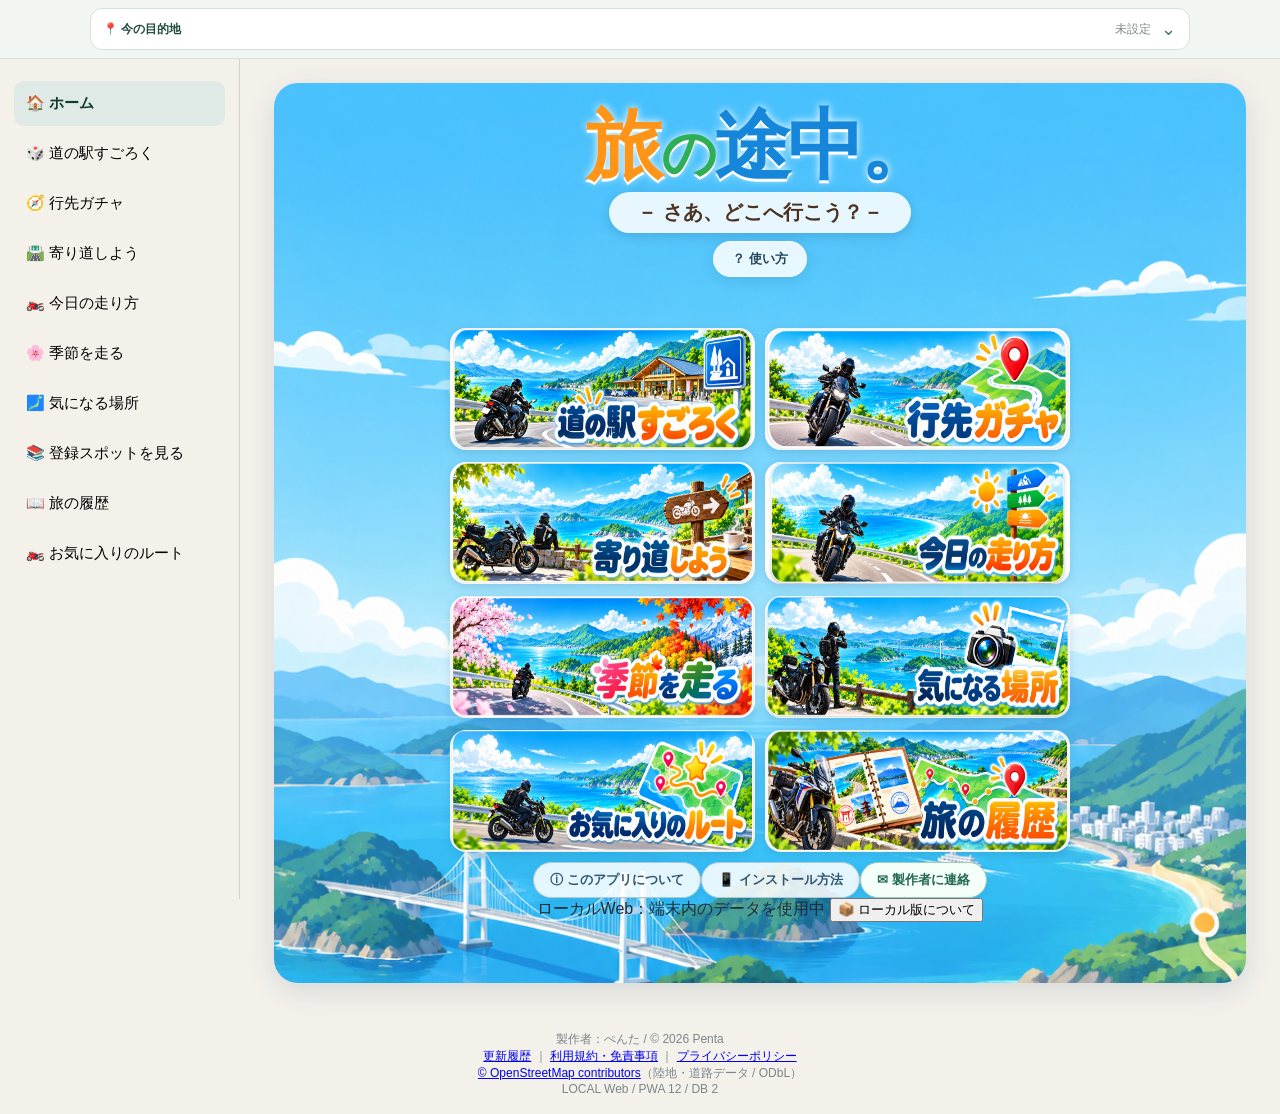
==== commit f4a0ecb3: "Ver12: interpolate road-distance estimate by selected trip target" ====
--- a/index.html
+++ b/index.html
@@ -1,5 +1,5 @@
 <!doctype html>
-<html lang="ja" data-app-build="11">
+<html lang="ja" data-app-build="12">
 <head>
 <meta charset="utf-8">
 <meta name="viewport" content="width=device-width,initial-scale=1,viewport-fit=cover,user-scalable=no">
@@ -10,7 +10,7 @@
 <meta name="apple-mobile-web-app-title" content="道の途中。">
 <link rel="manifest" href="manifest.webmanifest?v=1">
 <link rel="apple-touch-icon" href="icons/icon-192.png?v=1">
-<link rel="stylesheet" href="style.css?v=11">
+<link rel="stylesheet" href="style.css?v=12">
 <script src="data/app_data.js"></script>
 <script src="data/road_summaries_chugoku.js?v=1"></script>
 <script src="data/road_summaries_shikoku.js?v=1"></script>
@@ -280,7 +280,7 @@
 </main>
 </div>
 <div id="modal" class="modal hidden"><div class="modal-card"><button class="modal-close" onclick="closeModal()">×</button><div id="modalBody"></div></div></div>
-<footer>製作者：ぺんた / © 2026 Penta<br><a href="history.html">更新履歴</a> ｜ <a href="terms.html">利用規約・免責事項</a> ｜ <a href="privacy.html">プライバシーポリシー</a><br><a href="https://www.openstreetmap.org/copyright" target="_blank" rel="noopener">© OpenStreetMap contributors</a>（陸地・道路データ / ODbL）<br><span id="footerVersion">PWA 11 / DB 2</span></footer>
+<footer>製作者：ぺんた / © 2026 Penta<br><a href="history.html">更新履歴</a> ｜ <a href="terms.html">利用規約・免責事項</a> ｜ <a href="privacy.html">プライバシーポリシー</a><br><a href="https://www.openstreetmap.org/copyright" target="_blank" rel="noopener">© OpenStreetMap contributors</a>（陸地・道路データ / ODbL）<br><span id="footerVersion">PWA 12 / DB 2</span></footer>
 <script>
 (function(){
   const isStandalone = window.matchMedia('(display-mode: standalone)').matches || window.navigator.standalone === true;
@@ -295,15 +295,15 @@
 <script src="assets/home/home_sprite_2.js?v=1"></script>
 <script src="assets/home/home_sprite_3.js?v=1"></script>
 <script src="gpx-export.js?v=1"></script>
-<script src="land-lookup.js"></script><script src="land-distance.js"></script><script src="budget-sugoroku.js"></script><script src="sugoroku-land-ui.js"></script><script src="distance-gacha.js"></script><script src="sugoroku-route.js?v=1"></script>
-<script src="draw-reveal.js?v=5"></script><script src="trip-card.js?v=11"></script><script src="app.js?v=11"></script>
+<script src="land-lookup.js"></script><script src="land-distance.js?v=12"></script><script src="budget-sugoroku.js"></script><script src="sugoroku-land-ui.js?v=12"></script><script src="distance-gacha.js"></script><script src="sugoroku-route.js?v=1"></script>
+<script src="draw-reveal.js?v=5"></script><script src="trip-card.js?v=12"></script><script src="app.js?v=12"></script>
 <script src="detour-enhancements.js?v=1"></script>
-<script src="pwa.js?v=11"></script>
+<script src="pwa.js?v=12"></script>
 <script>
 (function(){
  const expected=document.documentElement.dataset.appBuild;
  function check(){
-  const mismatch=window.MICHI_APP_BUILD!==expected||window.MICHI_PWA_BUILD!==expected||window.TripCard?.build!==expected;
+  const mismatch=window.MICHI_APP_BUILD!==expected||window.MICHI_PWA_BUILD!==expected||window.TripCard?.build!==expected||window.LandDistance?.build!==expected;
   const banner=document.getElementById("buildMismatch");
   banner.hidden=!mismatch;
   if(mismatch){
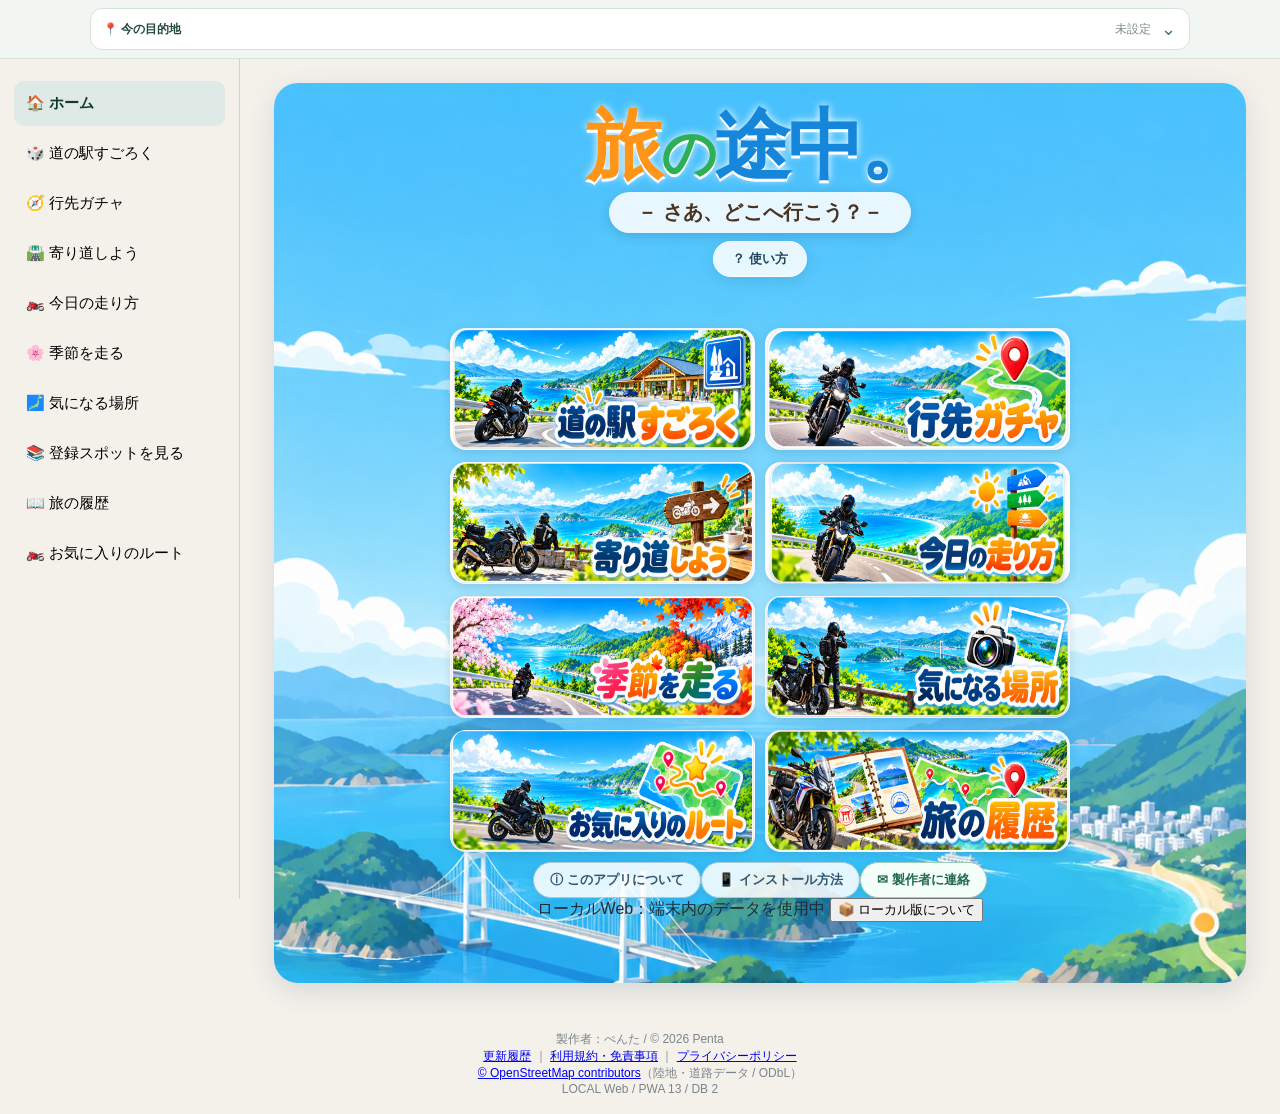
==== commit 529c8218: "Ver13: discovery missions and shared station mission throughout trip" ====
--- a/index.html
+++ b/index.html
@@ -1,5 +1,5 @@
 <!doctype html>
-<html lang="ja" data-app-build="12">
+<html lang="ja" data-app-build="13">
 <head>
 <meta charset="utf-8">
 <meta name="viewport" content="width=device-width,initial-scale=1,viewport-fit=cover,user-scalable=no">
@@ -10,7 +10,7 @@
 <meta name="apple-mobile-web-app-title" content="道の途中。">
 <link rel="manifest" href="manifest.webmanifest?v=1">
 <link rel="apple-touch-icon" href="icons/icon-192.png?v=1">
-<link rel="stylesheet" href="style.css?v=12">
+<link rel="stylesheet" href="style.css?v=13">
 <script src="data/app_data.js"></script>
 <script src="data/road_summaries_chugoku.js?v=1"></script>
 <script src="data/road_summaries_shikoku.js?v=1"></script>
@@ -86,7 +86,7 @@
   <div class="screen-body"><div id="sugStart"></div>
     <div class="choice-section"><h3>🏍️ 排気量</h3><label><select id="sugVehicle"><option value="50">50cc</option><option value="125" selected>51～125cc</option><option value="126">126cc以上</option></select></label><div id="sugLandStatus" class="meta" aria-live="polite"></div></div><div class="choice-section"><h3>📏 指定走行距離（上限）</h3><select id="sugRadius" class="logic-control"><option selected>50</option><option>100</option><option>150</option><option>200</option><option>300</option><option>500</option></select><div class="choice-grid" data-target="sugRadius" data-values="50,100,150,200,300,500"></div><div class="free-number"><input id="sugRadiusFree" type="number" min="1" max="2000" placeholder="自由入力"><span>km</span></div></div>
     <div class="choice-section"><h3>🎯 道の駅数の上限（ゴール込み）</h3><select id="sugCount" class="logic-control"><option value="0" selected>ランダム</option><option>1</option><option>2</option><option>3</option><option>4</option><option>5</option><option>6</option></select><div class="choice-grid" data-target="sugCount" data-values="0,1,2,3,4,5,6" data-labels="ランダム,1,2,3,4,5,6"></div></div>
-    <div class="choice-section"><h3>🎁 ミッション</h3><input type="checkbox" id="sugMission" checked class="logic-control"><div class="toggle-choice"><button data-mission="on" class="active">あり</button><button data-mission="off">なし</button></div></div>
+    <div class="choice-section"><h3>🎁 ミッション</h3><input type="checkbox" id="sugMission" checked class="logic-control"><div class="toggle-choice" data-mission-target="sugMission"><button type="button" data-mission="on" class="active">あり</button><button type="button" data-mission="off">なし</button></div><p class="meta">経由地・ゴールの全駅で同じミッションを楽しみます。</p></div>
     <button class="primary action-main" onclick="runSugoroku()">🎲 すごろく開始！</button>
     <div id="sugResult" class="result empty">条件を設定してください。</div>
   </div></div></section>
@@ -97,6 +97,7 @@
     <div class="choice-section"><h3>📏 目的地までの目安走行距離</h3><select id="destDist" class="logic-control"><option>10</option><option>20</option><option selected>30</option><option>50</option><option>80</option><option>100</option><option>150</option><option>200</option><option>300</option></select><div class="choice-grid" data-target="destDist" data-values="10,20,30,50,80,100,150,200,300"></div><div class="free-number"><input id="destDistFree" type="number" min="1" max="2000" placeholder="自由入力"><span>km</span></div></div>
     <div class="choice-section"><h3>↔ 距離の許容幅（±）</h3><select id="destTol" class="logic-control"><option>5</option><option selected>10</option><option>20</option><option>30</option></select><div class="choice-grid" data-target="destTol" data-values="5,10,20,30"></div><div class="free-number"><input id="destTolFree" type="number" min="1" max="500" placeholder="自由入力"><span>km</span></div></div>
     <div class="choice-section"><h3>✨ 雰囲気</h3><select id="destMood" class="logic-control"><option>なんでも</option><option>海</option><option>山</option><option>田舎</option><option>市街地</option><option>ランドマーク</option><option>ライダーズカフェ</option></select><div class="choice-grid" data-target="destMood" data-values="なんでも,海,山,田舎,市街地,ランドマーク,ライダーズカフェ" data-labels="✨ なんでも,🌊 海,⛰ 山,🌾 田舎,🏙 市街地,📍 ランドマーク,🏍️ ライダーズカフェ"></div></div>
+    <div class="choice-section"><h3>🔍 発見ミッション</h3><input type="checkbox" id="destMission" checked class="logic-control"><div class="toggle-choice" data-mission-target="destMission"><button type="button" data-mission="on" class="active">あり</button><button type="button" data-mission="off">なし</button></div><p class="meta">旅先で小さな発見を楽しむ任意チャレンジ。</p></div>
     <button class="primary action-main" onclick="runDestination()">🎲 行先ガチャ！</button>
     <div id="destResult" class="result empty">条件を設定してください。</div>
   </div></div></section>
@@ -280,7 +281,7 @@
 </main>
 </div>
 <div id="modal" class="modal hidden"><div class="modal-card"><button class="modal-close" onclick="closeModal()">×</button><div id="modalBody"></div></div></div>
-<footer>製作者：ぺんた / © 2026 Penta<br><a href="history.html">更新履歴</a> ｜ <a href="terms.html">利用規約・免責事項</a> ｜ <a href="privacy.html">プライバシーポリシー</a><br><a href="https://www.openstreetmap.org/copyright" target="_blank" rel="noopener">© OpenStreetMap contributors</a>（陸地・道路データ / ODbL）<br><span id="footerVersion">PWA 12 / DB 2</span></footer>
+<footer>製作者：ぺんた / © 2026 Penta<br><a href="history.html">更新履歴</a> ｜ <a href="terms.html">利用規約・免責事項</a> ｜ <a href="privacy.html">プライバシーポリシー</a><br><a href="https://www.openstreetmap.org/copyright" target="_blank" rel="noopener">© OpenStreetMap contributors</a>（陸地・道路データ / ODbL）<br><span id="footerVersion">PWA 13 / DB 2</span></footer>
 <script>
 (function(){
   const isStandalone = window.matchMedia('(display-mode: standalone)').matches || window.navigator.standalone === true;
@@ -295,10 +296,10 @@
 <script src="assets/home/home_sprite_2.js?v=1"></script>
 <script src="assets/home/home_sprite_3.js?v=1"></script>
 <script src="gpx-export.js?v=1"></script>
-<script src="land-lookup.js"></script><script src="land-distance.js?v=12"></script><script src="budget-sugoroku.js"></script><script src="sugoroku-land-ui.js?v=12"></script><script src="distance-gacha.js"></script><script src="sugoroku-route.js?v=1"></script>
-<script src="draw-reveal.js?v=5"></script><script src="trip-card.js?v=12"></script><script src="app.js?v=12"></script>
+<script src="land-lookup.js"></script><script src="land-distance.js?v=13"></script><script src="budget-sugoroku.js"></script><script src="sugoroku-land-ui.js?v=13"></script><script src="distance-gacha.js"></script><script src="sugoroku-route.js?v=1"></script>
+<script src="draw-reveal.js?v=5"></script><script src="trip-card.js?v=13"></script><script src="app.js?v=13"></script>
 <script src="detour-enhancements.js?v=1"></script>
-<script src="pwa.js?v=12"></script>
+<script src="pwa.js?v=13"></script>
 <script>
 (function(){
  const expected=document.documentElement.dataset.appBuild;
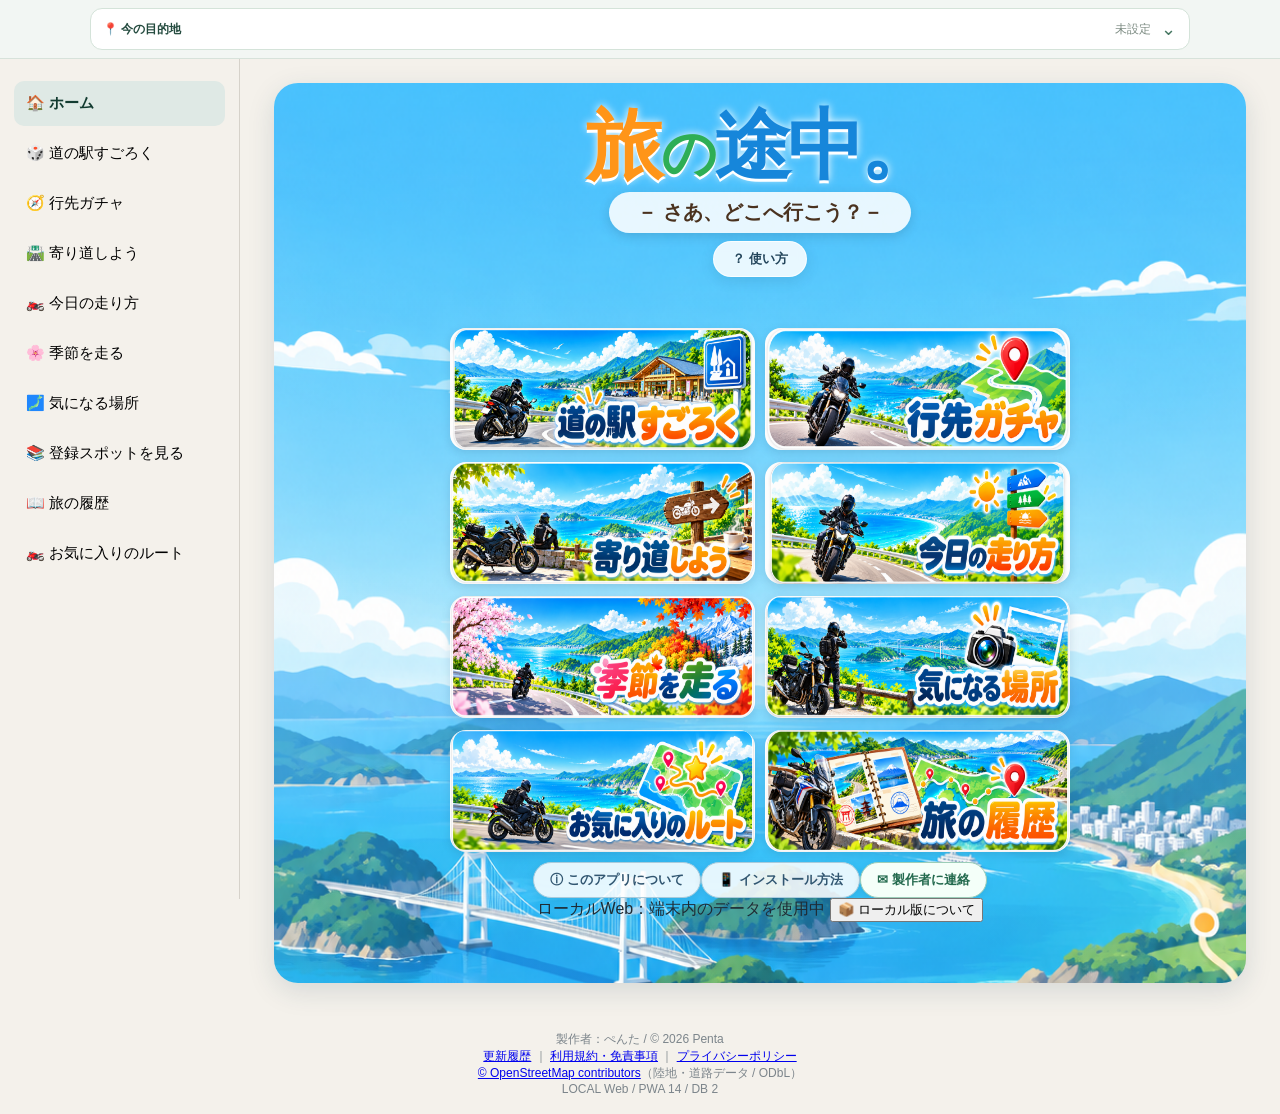
==== commit 2c0b9fbf: "Ver14: temporarily suspend Golden Valley listing without deleting partner record" ====
--- a/index.html
+++ b/index.html
@@ -1,5 +1,5 @@
 <!doctype html>
-<html lang="ja" data-app-build="13">
+<html lang="ja" data-app-build="14">
 <head>
 <meta charset="utf-8">
 <meta name="viewport" content="width=device-width,initial-scale=1,viewport-fit=cover,user-scalable=no">
@@ -10,7 +10,7 @@
 <meta name="apple-mobile-web-app-title" content="道の途中。">
 <link rel="manifest" href="manifest.webmanifest?v=1">
 <link rel="apple-touch-icon" href="icons/icon-192.png?v=1">
-<link rel="stylesheet" href="style.css?v=13">
+<link rel="stylesheet" href="style.css?v=14">
 <script src="data/app_data.js"></script>
 <script src="data/road_summaries_chugoku.js?v=1"></script>
 <script src="data/road_summaries_shikoku.js?v=1"></script>
@@ -22,7 +22,7 @@
 <script src="data/road_summaries_hokkaido.js?v=1"></script>
 <script src="data/road_summaries_final.js?v=1"></script>
 <script src="data/spot_overrides.js?v=1"></script>
-<script src="data/riders_cafes.js?v=1"></script>
+<script src="data/riders_cafes.js?v=14"></script>
 <link rel="stylesheet" href="draw-reveal.css"></head>
 <body class="pwa-starting">
 <div id="pwaStartupGate" class="pwa-startup-gate" role="status" aria-live="polite">
@@ -281,7 +281,7 @@
 </main>
 </div>
 <div id="modal" class="modal hidden"><div class="modal-card"><button class="modal-close" onclick="closeModal()">×</button><div id="modalBody"></div></div></div>
-<footer>製作者：ぺんた / © 2026 Penta<br><a href="history.html">更新履歴</a> ｜ <a href="terms.html">利用規約・免責事項</a> ｜ <a href="privacy.html">プライバシーポリシー</a><br><a href="https://www.openstreetmap.org/copyright" target="_blank" rel="noopener">© OpenStreetMap contributors</a>（陸地・道路データ / ODbL）<br><span id="footerVersion">PWA 13 / DB 2</span></footer>
+<footer>製作者：ぺんた / © 2026 Penta<br><a href="history.html">更新履歴</a> ｜ <a href="terms.html">利用規約・免責事項</a> ｜ <a href="privacy.html">プライバシーポリシー</a><br><a href="https://www.openstreetmap.org/copyright" target="_blank" rel="noopener">© OpenStreetMap contributors</a>（陸地・道路データ / ODbL）<br><span id="footerVersion">PWA 14 / DB 2</span></footer>
 <script>
 (function(){
   const isStandalone = window.matchMedia('(display-mode: standalone)').matches || window.navigator.standalone === true;
@@ -296,10 +296,10 @@
 <script src="assets/home/home_sprite_2.js?v=1"></script>
 <script src="assets/home/home_sprite_3.js?v=1"></script>
 <script src="gpx-export.js?v=1"></script>
-<script src="land-lookup.js"></script><script src="land-distance.js?v=13"></script><script src="budget-sugoroku.js"></script><script src="sugoroku-land-ui.js?v=13"></script><script src="distance-gacha.js"></script><script src="sugoroku-route.js?v=1"></script>
-<script src="draw-reveal.js?v=5"></script><script src="trip-card.js?v=13"></script><script src="app.js?v=13"></script>
-<script src="detour-enhancements.js?v=1"></script>
-<script src="pwa.js?v=13"></script>
+<script src="land-lookup.js"></script><script src="land-distance.js?v=14"></script><script src="budget-sugoroku.js"></script><script src="sugoroku-land-ui.js?v=14"></script><script src="distance-gacha.js"></script><script src="sugoroku-route.js?v=1"></script>
+<script src="draw-reveal.js?v=5"></script><script src="trip-card.js?v=14"></script><script src="app.js?v=14"></script>
+<script src="detour-enhancements.js?v=14"></script>
+<script src="pwa.js?v=14"></script>
 <script>
 (function(){
  const expected=document.documentElement.dataset.appBuild;
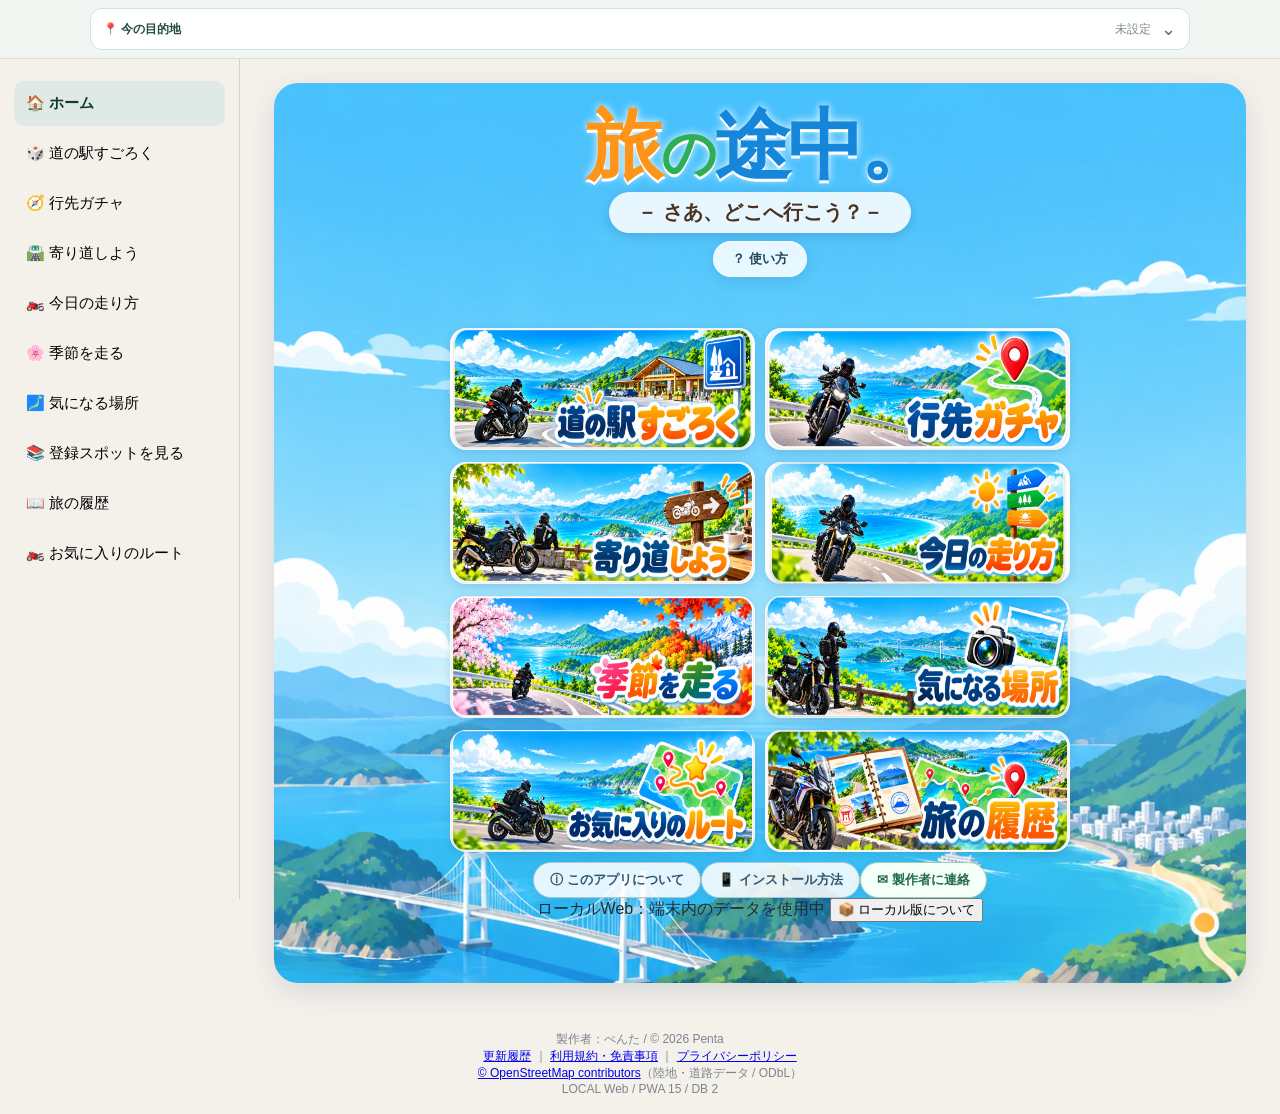
==== commit acfe3d84: "Ver15: verify published version, wait for controlling worker, confirm reload" ====
--- a/index.html
+++ b/index.html
@@ -1,5 +1,5 @@
 <!doctype html>
-<html lang="ja" data-app-build="14">
+<html lang="ja" data-app-build="15">
 <head>
 <meta charset="utf-8">
 <meta name="viewport" content="width=device-width,initial-scale=1,viewport-fit=cover,user-scalable=no">
@@ -10,7 +10,7 @@
 <meta name="apple-mobile-web-app-title" content="道の途中。">
 <link rel="manifest" href="manifest.webmanifest?v=1">
 <link rel="apple-touch-icon" href="icons/icon-192.png?v=1">
-<link rel="stylesheet" href="style.css?v=14">
+<link rel="stylesheet" href="style.css?v=15">
 <script src="data/app_data.js"></script>
 <script src="data/road_summaries_chugoku.js?v=1"></script>
 <script src="data/road_summaries_shikoku.js?v=1"></script>
@@ -22,7 +22,7 @@
 <script src="data/road_summaries_hokkaido.js?v=1"></script>
 <script src="data/road_summaries_final.js?v=1"></script>
 <script src="data/spot_overrides.js?v=1"></script>
-<script src="data/riders_cafes.js?v=14"></script>
+<script src="data/riders_cafes.js?v=15"></script>
 <link rel="stylesheet" href="draw-reveal.css"></head>
 <body class="pwa-starting">
 <div id="pwaStartupGate" class="pwa-startup-gate" role="status" aria-live="polite">
@@ -281,7 +281,7 @@
 </main>
 </div>
 <div id="modal" class="modal hidden"><div class="modal-card"><button class="modal-close" onclick="closeModal()">×</button><div id="modalBody"></div></div></div>
-<footer>製作者：ぺんた / © 2026 Penta<br><a href="history.html">更新履歴</a> ｜ <a href="terms.html">利用規約・免責事項</a> ｜ <a href="privacy.html">プライバシーポリシー</a><br><a href="https://www.openstreetmap.org/copyright" target="_blank" rel="noopener">© OpenStreetMap contributors</a>（陸地・道路データ / ODbL）<br><span id="footerVersion">PWA 14 / DB 2</span></footer>
+<footer>製作者：ぺんた / © 2026 Penta<br><a href="history.html">更新履歴</a> ｜ <a href="terms.html">利用規約・免責事項</a> ｜ <a href="privacy.html">プライバシーポリシー</a><br><a href="https://www.openstreetmap.org/copyright" target="_blank" rel="noopener">© OpenStreetMap contributors</a>（陸地・道路データ / ODbL）<br><span id="footerVersion">PWA 15 / DB 2</span></footer>
 <script>
 (function(){
   const isStandalone = window.matchMedia('(display-mode: standalone)').matches || window.navigator.standalone === true;
@@ -296,10 +296,10 @@
 <script src="assets/home/home_sprite_2.js?v=1"></script>
 <script src="assets/home/home_sprite_3.js?v=1"></script>
 <script src="gpx-export.js?v=1"></script>
-<script src="land-lookup.js"></script><script src="land-distance.js?v=14"></script><script src="budget-sugoroku.js"></script><script src="sugoroku-land-ui.js?v=14"></script><script src="distance-gacha.js"></script><script src="sugoroku-route.js?v=1"></script>
-<script src="draw-reveal.js?v=5"></script><script src="trip-card.js?v=14"></script><script src="app.js?v=14"></script>
-<script src="detour-enhancements.js?v=14"></script>
-<script src="pwa.js?v=14"></script>
+<script src="land-lookup.js"></script><script src="land-distance.js?v=15"></script><script src="budget-sugoroku.js"></script><script src="sugoroku-land-ui.js?v=15"></script><script src="distance-gacha.js"></script><script src="sugoroku-route.js?v=1"></script>
+<script src="draw-reveal.js?v=5"></script><script src="trip-card.js?v=15"></script><script src="app.js?v=15"></script>
+<script src="detour-enhancements.js?v=15"></script>
+<script src="pwa.js?v=15"></script>
 <script>
 (function(){
  const expected=document.documentElement.dataset.appBuild;
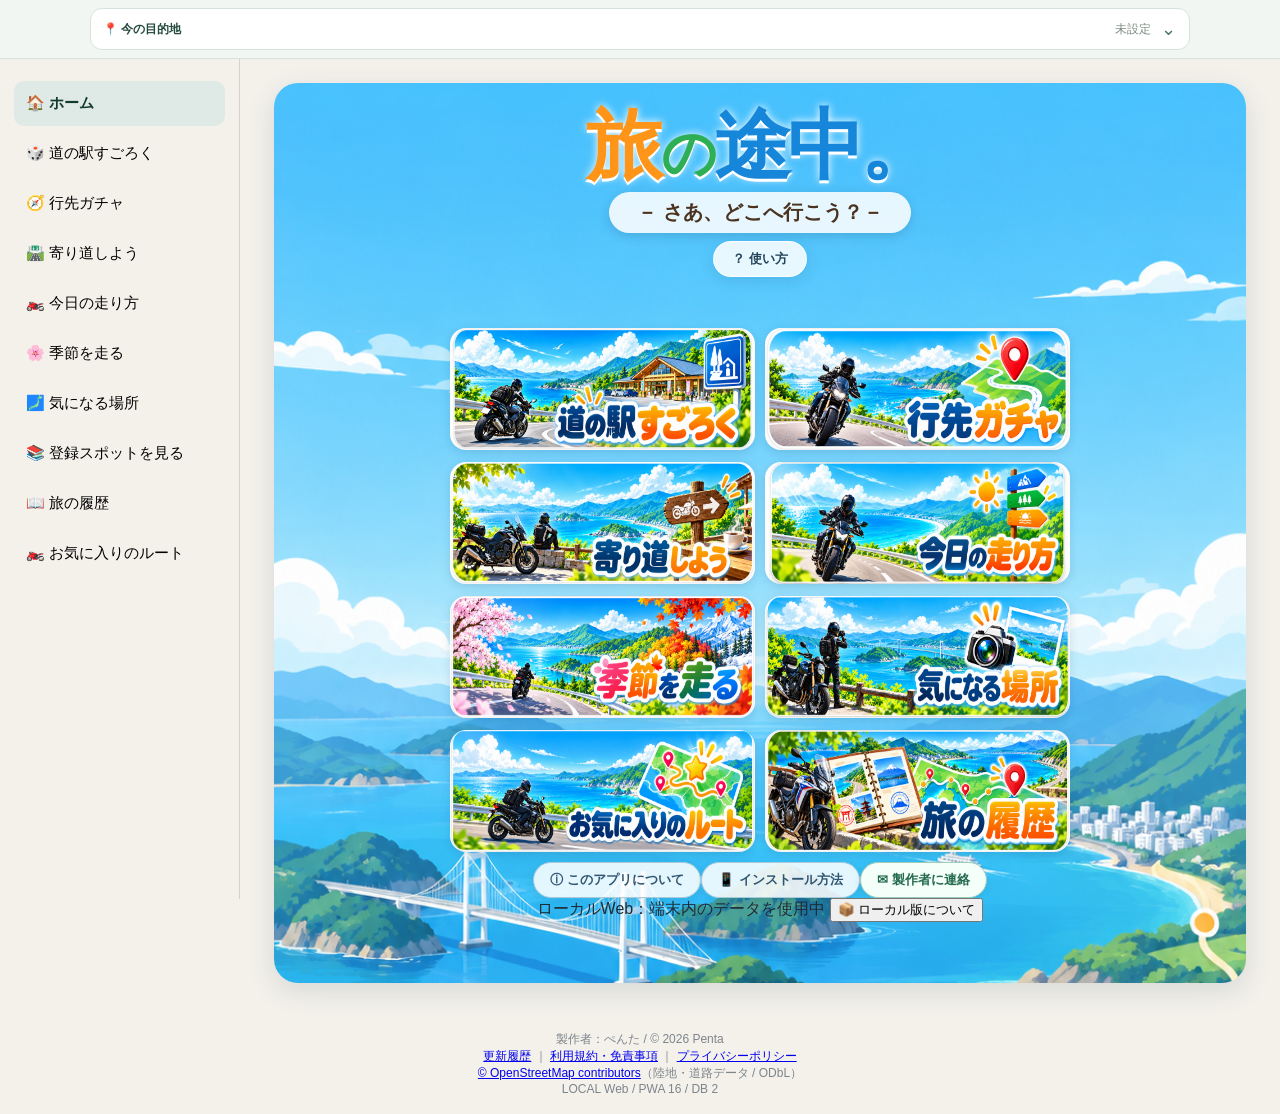
==== commit 5df24b0c: "Ver16: reuse content-identical cached assets and land data across releases" ====
--- a/index.html
+++ b/index.html
@@ -1,5 +1,5 @@
 <!doctype html>
-<html lang="ja" data-app-build="15">
+<html lang="ja" data-app-build="16">
 <head>
 <meta charset="utf-8">
 <meta name="viewport" content="width=device-width,initial-scale=1,viewport-fit=cover,user-scalable=no">
@@ -10,7 +10,7 @@
 <meta name="apple-mobile-web-app-title" content="道の途中。">
 <link rel="manifest" href="manifest.webmanifest?v=1">
 <link rel="apple-touch-icon" href="icons/icon-192.png?v=1">
-<link rel="stylesheet" href="style.css?v=15">
+<link rel="stylesheet" href="style.css?v=16">
 <script src="data/app_data.js"></script>
 <script src="data/road_summaries_chugoku.js?v=1"></script>
 <script src="data/road_summaries_shikoku.js?v=1"></script>
@@ -22,7 +22,7 @@
 <script src="data/road_summaries_hokkaido.js?v=1"></script>
 <script src="data/road_summaries_final.js?v=1"></script>
 <script src="data/spot_overrides.js?v=1"></script>
-<script src="data/riders_cafes.js?v=15"></script>
+<script src="data/riders_cafes.js?v=16"></script>
 <link rel="stylesheet" href="draw-reveal.css"></head>
 <body class="pwa-starting">
 <div id="pwaStartupGate" class="pwa-startup-gate" role="status" aria-live="polite">
@@ -94,7 +94,7 @@
 <section id="dest" class="view"><div class="screen-card menu-dest">
   <div class="screen-title-card"><h2>📍  行先ガチャ</h2><button class="screen-close" onclick="showView('home')">×</button></div>
   <div class="screen-body"><div id="destStart"></div><div class="choice-section"><h3>🏍️ 排気量</h3><label><select id="destVehicle"><option value="50">50cc</option><option value="125" selected>51～125cc</option><option value="126">126cc以上</option></select></label><div id="destLandStatus" class="meta" aria-live="polite"></div></div>
-    <div class="choice-section"><h3>📏 目的地までの目安走行距離</h3><select id="destDist" class="logic-control"><option>10</option><option>20</option><option selected>30</option><option>50</option><option>80</option><option>100</option><option>150</option><option>200</option><option>300</option></select><div class="choice-grid" data-target="destDist" data-values="10,20,30,50,80,100,150,200,300"></div><div class="free-number"><input id="destDistFree" type="number" min="1" max="2000" placeholder="自由入力"><span>km</span></div></div>
+    <div class="choice-section"><h3>📏 目的地までの目安走行距離</h3><select id="destDist" class="logic-control"><option>10</option><option>20</option><option selected>30</option><option>50</option><option>80</option><option>100</option><option>150</option><option>200</option><option>300</option><option value="random">ランダム（20～200km）</option></select><div class="choice-grid" data-target="destDist" data-values="10,20,30,50,80,100,150,200,300,random" data-labels="10 km,20 km,30 km,50 km,80 km,100 km,150 km,200 km,300 km,🎲 ランダム（20～200km）"></div><div class="free-number"><input id="destDistFree" type="number" min="1" max="2000" placeholder="自由入力"><span>km</span></div></div>
     <div class="choice-section"><h3>↔ 距離の許容幅（±）</h3><select id="destTol" class="logic-control"><option>5</option><option selected>10</option><option>20</option><option>30</option></select><div class="choice-grid" data-target="destTol" data-values="5,10,20,30"></div><div class="free-number"><input id="destTolFree" type="number" min="1" max="500" placeholder="自由入力"><span>km</span></div></div>
     <div class="choice-section"><h3>✨ 雰囲気</h3><select id="destMood" class="logic-control"><option>なんでも</option><option>海</option><option>山</option><option>田舎</option><option>市街地</option><option>ランドマーク</option><option>ライダーズカフェ</option></select><div class="choice-grid" data-target="destMood" data-values="なんでも,海,山,田舎,市街地,ランドマーク,ライダーズカフェ" data-labels="✨ なんでも,🌊 海,⛰ 山,🌾 田舎,🏙 市街地,📍 ランドマーク,🏍️ ライダーズカフェ"></div></div>
     <div class="choice-section"><h3>🔍 発見ミッション</h3><input type="checkbox" id="destMission" checked class="logic-control"><div class="toggle-choice" data-mission-target="destMission"><button type="button" data-mission="on" class="active">あり</button><button type="button" data-mission="off">なし</button></div><p class="meta">旅先で小さな発見を楽しむ任意チャレンジ。</p></div>
@@ -281,7 +281,7 @@
 </main>
 </div>
 <div id="modal" class="modal hidden"><div class="modal-card"><button class="modal-close" onclick="closeModal()">×</button><div id="modalBody"></div></div></div>
-<footer>製作者：ぺんた / © 2026 Penta<br><a href="history.html">更新履歴</a> ｜ <a href="terms.html">利用規約・免責事項</a> ｜ <a href="privacy.html">プライバシーポリシー</a><br><a href="https://www.openstreetmap.org/copyright" target="_blank" rel="noopener">© OpenStreetMap contributors</a>（陸地・道路データ / ODbL）<br><span id="footerVersion">PWA 15 / DB 2</span></footer>
+<footer>製作者：ぺんた / © 2026 Penta<br><a href="history.html">更新履歴</a> ｜ <a href="terms.html">利用規約・免責事項</a> ｜ <a href="privacy.html">プライバシーポリシー</a><br><a href="https://www.openstreetmap.org/copyright" target="_blank" rel="noopener">© OpenStreetMap contributors</a>（陸地・道路データ / ODbL）<br><span id="footerVersion">PWA 16 / DB 2</span></footer>
 <script>
 (function(){
   const isStandalone = window.matchMedia('(display-mode: standalone)').matches || window.navigator.standalone === true;
@@ -296,10 +296,10 @@
 <script src="assets/home/home_sprite_2.js?v=1"></script>
 <script src="assets/home/home_sprite_3.js?v=1"></script>
 <script src="gpx-export.js?v=1"></script>
-<script src="land-lookup.js"></script><script src="land-distance.js?v=15"></script><script src="budget-sugoroku.js"></script><script src="sugoroku-land-ui.js?v=15"></script><script src="distance-gacha.js"></script><script src="sugoroku-route.js?v=1"></script>
-<script src="draw-reveal.js?v=5"></script><script src="trip-card.js?v=15"></script><script src="app.js?v=15"></script>
-<script src="detour-enhancements.js?v=15"></script>
-<script src="pwa.js?v=15"></script>
+<script src="land-lookup.js"></script><script src="land-distance.js?v=16"></script><script src="budget-sugoroku.js"></script><script src="sugoroku-land-ui.js?v=16"></script><script src="distance-gacha.js"></script><script src="sugoroku-route.js?v=1"></script>
+<script src="draw-reveal.js?v=5"></script><script src="trip-card.js?v=16"></script><script src="app.js?v=16"></script>
+<script src="detour-enhancements.js?v=16"></script>
+<script src="pwa.js?v=16"></script>
 <script>
 (function(){
  const expected=document.documentElement.dataset.appBuild;
